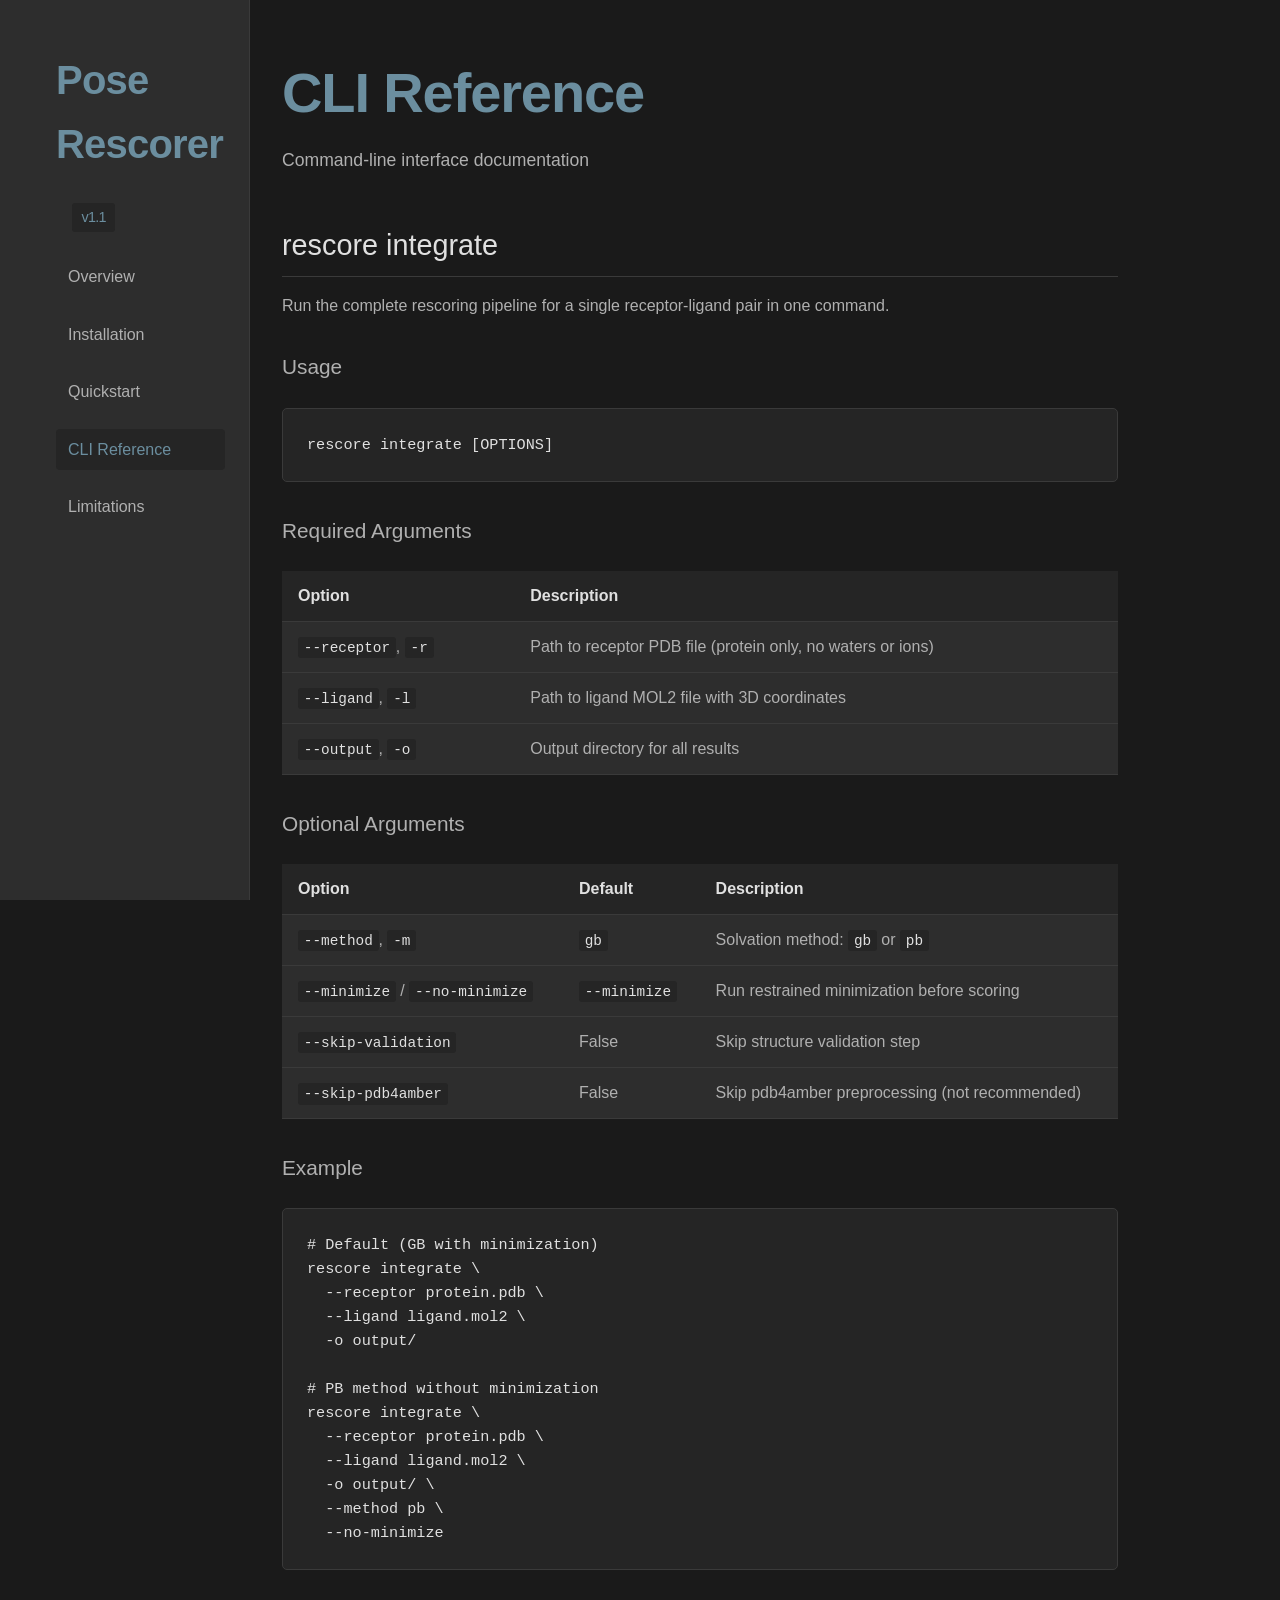
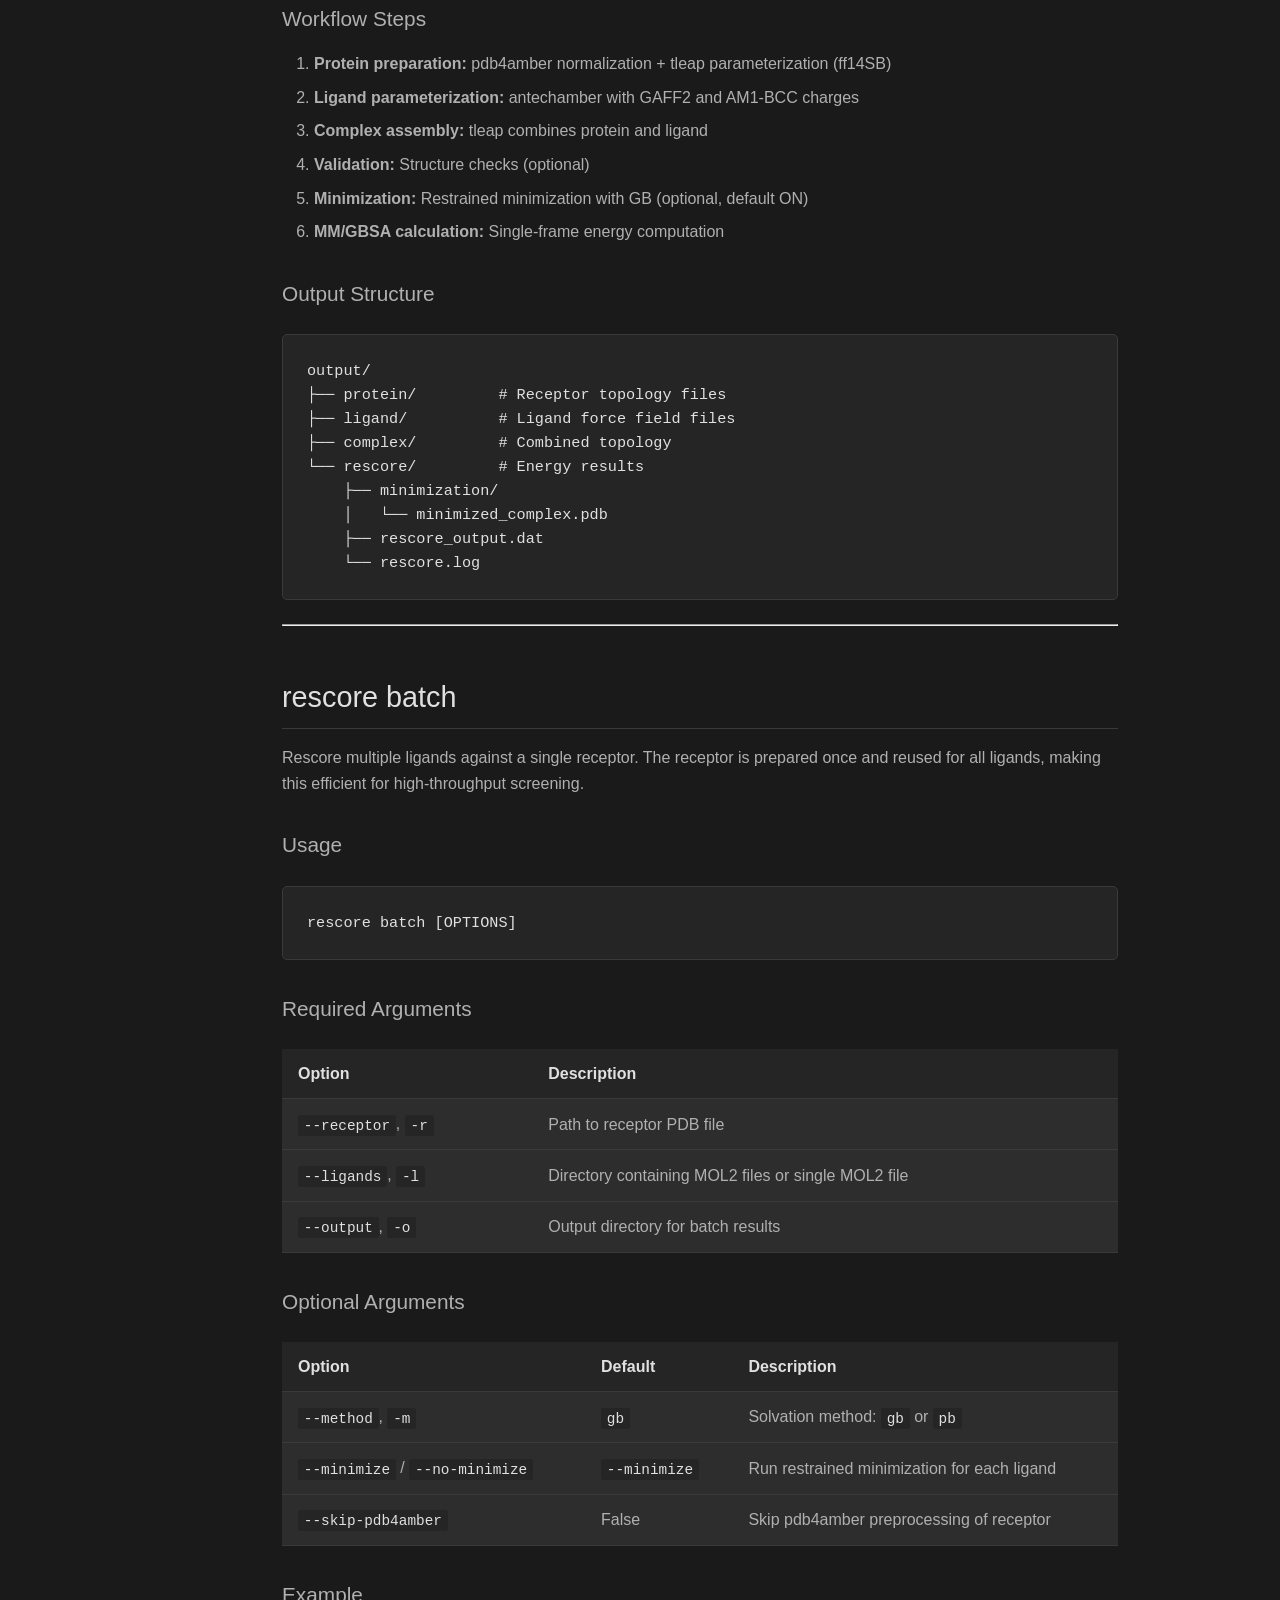
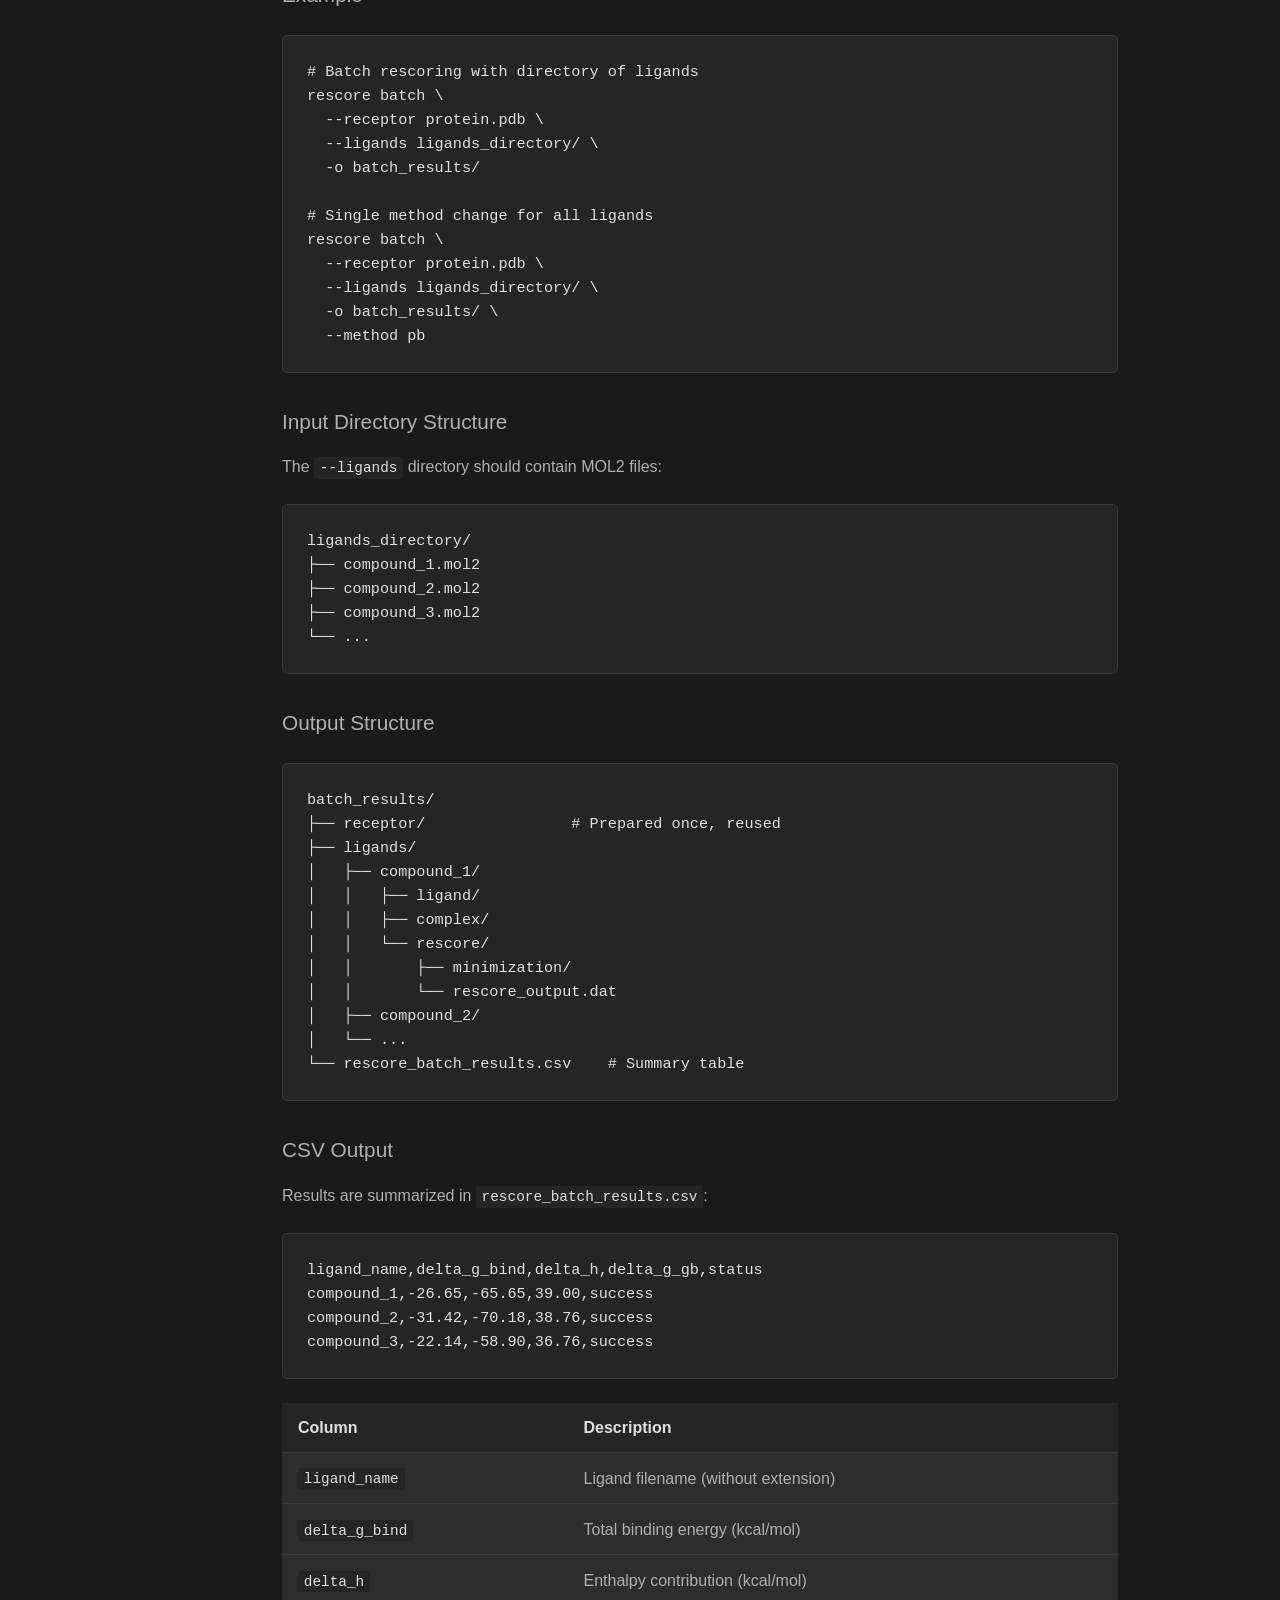
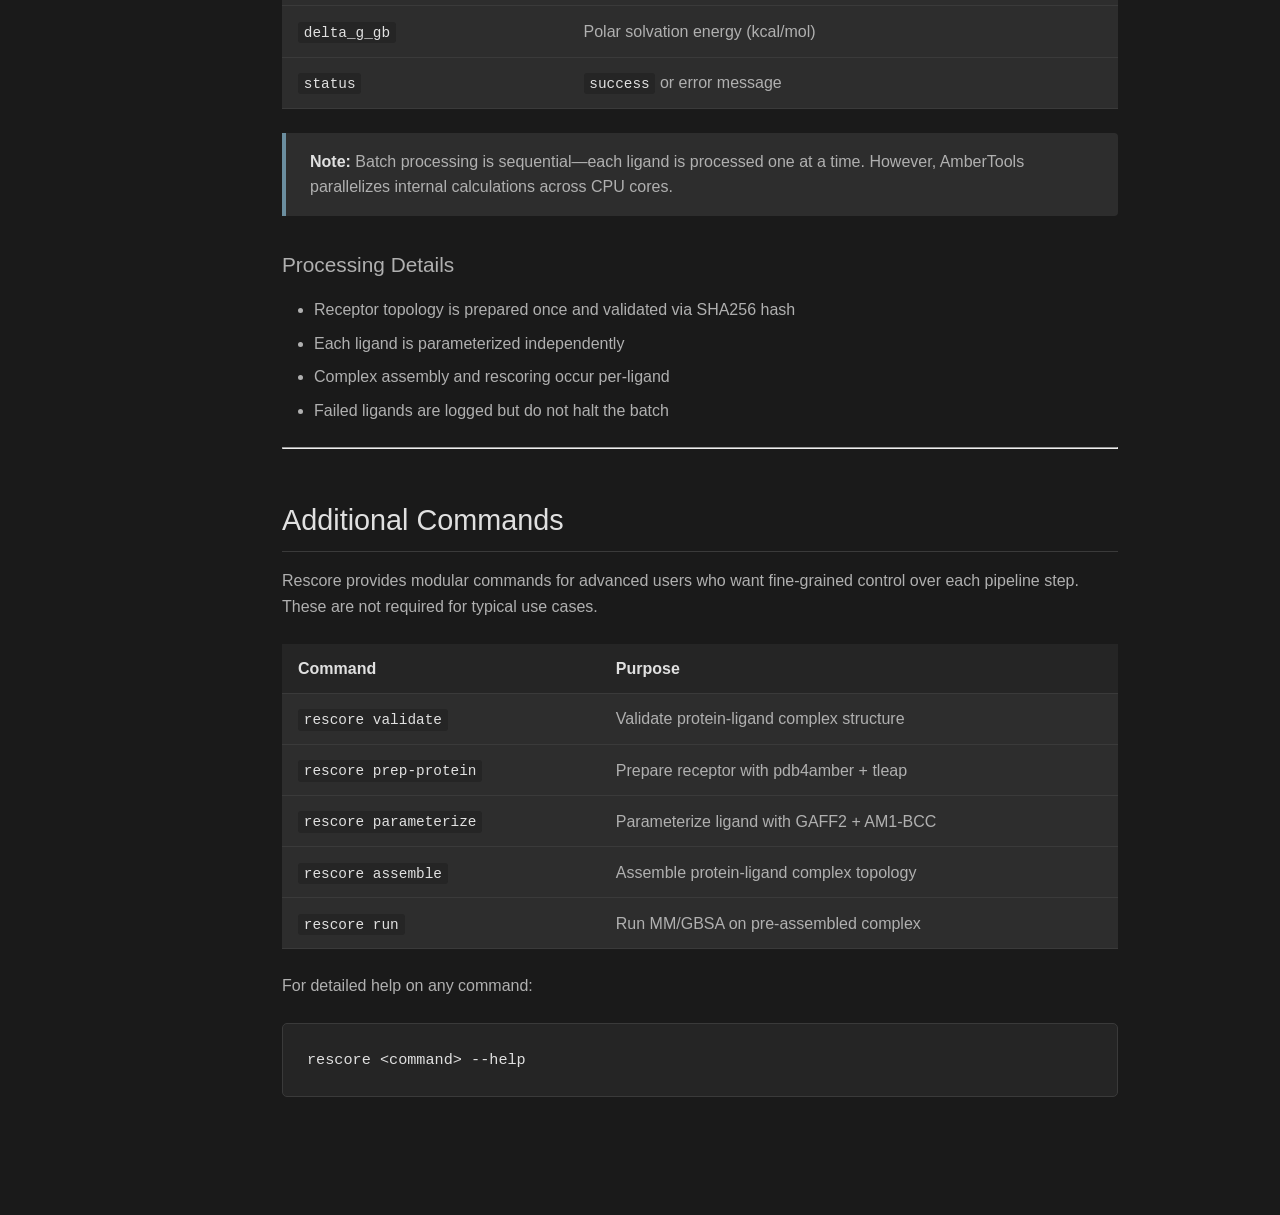
==== docs/cli.html @ b131fc04 "v1.1" ====
<!DOCTYPE html>
<html lang="en">
<head>
    <meta charset="UTF-8">
    <meta name="viewport" content="width=device-width, initial-scale=1.0">
    <title>CLI Reference - Pose Rescorer</title>
    <link rel="stylesheet" href="style.css">
</head>
<body>
    <nav>
        <ul>
            <h1 style="font-size: 2.5rem;">Pose Rescorer <span class="version">v1.1</span></h1>
            <li><a href="index.html">Overview</a></li>
            <li><a href="install.html">Installation</a></li>
            <li><a href="quickstart.html">Quickstart</a></li>
            <li><a href="cli.html" class="active">CLI Reference</a></li>
            <li><a href="limitations.html">Limitations</a></li>
        </ul>
    </nav>

    <main>
        <h1 style="font-size: 3.5rem;">CLI Reference</h1>
        <p class="subtitle">Command-line interface documentation</p>

        <h2 id="integrate">rescore integrate</h2>
        <p>
            Run the complete rescoring pipeline for a single receptor-ligand pair in one command.
        </p>

        <h3>Usage</h3>
        <pre><code>rescore integrate [OPTIONS]</code></pre>

        <h3>Required Arguments</h3>
        <table>
            <tr>
                <th>Option</th>
                <th>Description</th>
            </tr>
            <tr>
                <td><code>--receptor</code>, <code>-r</code></td>
                <td>Path to receptor PDB file (protein only, no waters or ions)</td>
            </tr>
            <tr>
                <td><code>--ligand</code>, <code>-l</code></td>
                <td>Path to ligand MOL2 file with 3D coordinates</td>
            </tr>
            <tr>
                <td><code>--output</code>, <code>-o</code></td>
                <td>Output directory for all results</td>
            </tr>
        </table>

        <h3>Optional Arguments</h3>
        <table>
            <tr>
                <th>Option</th>
                <th>Default</th>
                <th>Description</th>
            </tr>
            <tr>
                <td><code>--method</code>, <code>-m</code></td>
                <td><code>gb</code></td>
                <td>Solvation method: <code>gb</code> or <code>pb</code></td>
            </tr>
            <tr>
                <td><code>--minimize</code> / <code>--no-minimize</code></td>
                <td><code>--minimize</code></td>
                <td>Run restrained minimization before scoring</td>
            </tr>
            <tr>
                <td><code>--skip-validation</code></td>
                <td>False</td>
                <td>Skip structure validation step</td>
            </tr>
            <tr>
                <td><code>--skip-pdb4amber</code></td>
                <td>False</td>
                <td>Skip pdb4amber preprocessing (not recommended)</td>
            </tr>
        </table>

        <h3>Example</h3>
        <pre><code># Default (GB with minimization)
rescore integrate \
  --receptor protein.pdb \
  --ligand ligand.mol2 \
  -o output/

# PB method without minimization
rescore integrate \
  --receptor protein.pdb \
  --ligand ligand.mol2 \
  -o output/ \
  --method pb \
  --no-minimize</code></pre>

        <h3>Workflow Steps</h3>
        <ol>
            <li><strong>Protein preparation:</strong> pdb4amber normalization + tleap parameterization (ff14SB)</li>
            <li><strong>Ligand parameterization:</strong> antechamber with GAFF2 and AM1-BCC charges</li>
            <li><strong>Complex assembly:</strong> tleap combines protein and ligand</li>
            <li><strong>Validation:</strong> Structure checks (optional)</li>
            <li><strong>Minimization:</strong> Restrained minimization with GB (optional, default ON)</li>
            <li><strong>MM/GBSA calculation:</strong> Single-frame energy computation</li>
        </ol>

        <h3>Output Structure</h3>
        <pre><code>output/
├── protein/         # Receptor topology files
├── ligand/          # Ligand force field files
├── complex/         # Combined topology
└── rescore/         # Energy results
    ├── minimization/
    │   └── minimized_complex.pdb
    ├── rescore_output.dat
    └── rescore.log</code></pre>

        <hr>

        <h2 id="batch">rescore batch</h2>
        <p>
            Rescore multiple ligands against a single receptor. The receptor is prepared once and reused
            for all ligands, making this efficient for high-throughput screening.
        </p>

        <h3>Usage</h3>
        <pre><code>rescore batch [OPTIONS]</code></pre>

        <h3>Required Arguments</h3>
        <table>
            <tr>
                <th>Option</th>
                <th>Description</th>
            </tr>
            <tr>
                <td><code>--receptor</code>, <code>-r</code></td>
                <td>Path to receptor PDB file</td>
            </tr>
            <tr>
                <td><code>--ligands</code>, <code>-l</code></td>
                <td>Directory containing MOL2 files or single MOL2 file</td>
            </tr>
            <tr>
                <td><code>--output</code>, <code>-o</code></td>
                <td>Output directory for batch results</td>
            </tr>
        </table>

        <h3>Optional Arguments</h3>
        <table>
            <tr>
                <th>Option</th>
                <th>Default</th>
                <th>Description</th>
            </tr>
            <tr>
                <td><code>--method</code>, <code>-m</code></td>
                <td><code>gb</code></td>
                <td>Solvation method: <code>gb</code> or <code>pb</code></td>
            </tr>
            <tr>
                <td><code>--minimize</code> / <code>--no-minimize</code></td>
                <td><code>--minimize</code></td>
                <td>Run restrained minimization for each ligand</td>
            </tr>
            <tr>
                <td><code>--skip-pdb4amber</code></td>
                <td>False</td>
                <td>Skip pdb4amber preprocessing of receptor</td>
            </tr>
        </table>

        <h3>Example</h3>
        <pre><code># Batch rescoring with directory of ligands
rescore batch \
  --receptor protein.pdb \
  --ligands ligands_directory/ \
  -o batch_results/

# Single method change for all ligands
rescore batch \
  --receptor protein.pdb \
  --ligands ligands_directory/ \
  -o batch_results/ \
  --method pb</code></pre>

        <h3>Input Directory Structure</h3>
        <p>The <code>--ligands</code> directory should contain MOL2 files:</p>
        <pre><code>ligands_directory/
├── compound_1.mol2
├── compound_2.mol2
├── compound_3.mol2
└── ...</code></pre>

        <h3>Output Structure</h3>
        <pre><code>batch_results/
├── receptor/                # Prepared once, reused
├── ligands/
│   ├── compound_1/
│   │   ├── ligand/
│   │   ├── complex/
│   │   └── rescore/
│   │       ├── minimization/
│   │       └── rescore_output.dat
│   ├── compound_2/
│   └── ...
└── rescore_batch_results.csv    # Summary table</code></pre>

        <h3>CSV Output</h3>
        <p>Results are summarized in <code>rescore_batch_results.csv</code>:</p>
        <pre><code>ligand_name,delta_g_bind,delta_h,delta_g_gb,status
compound_1,-26.65,-65.65,39.00,success
compound_2,-31.42,-70.18,38.76,success
compound_3,-22.14,-58.90,36.76,success</code></pre>

        <table>
            <tr>
                <th>Column</th>
                <th>Description</th>
            </tr>
            <tr>
                <td><code>ligand_name</code></td>
                <td>Ligand filename (without extension)</td>
            </tr>
            <tr>
                <td><code>delta_g_bind</code></td>
                <td>Total binding energy (kcal/mol)</td>
            </tr>
            <tr>
                <td><code>delta_h</code></td>
                <td>Enthalpy contribution (kcal/mol)</td>
            </tr>
            <tr>
                <td><code>delta_g_gb</code></td>
                <td>Polar solvation energy (kcal/mol)</td>
            </tr>
            <tr>
                <td><code>status</code></td>
                <td><code>success</code> or error message</td>
            </tr>
        </table>

        <div class="callout">
            <p><strong>Note:</strong> Batch processing is sequential—each ligand is processed one at a time.
            However, AmberTools parallelizes internal calculations across CPU cores.</p>
        </div>

        <h3>Processing Details</h3>
        <ul>
            <li>Receptor topology is prepared once and validated via SHA256 hash</li>
            <li>Each ligand is parameterized independently</li>
            <li>Complex assembly and rescoring occur per-ligand</li>
            <li>Failed ligands are logged but do not halt the batch</li>
        </ul>

        <hr>

        <h2>Additional Commands</h2>
        <p>
            Rescore provides modular commands for advanced users who want fine-grained control over
            each pipeline step. These are not required for typical use cases.
        </p>

        <table>
            <tr>
                <th>Command</th>
                <th>Purpose</th>
            </tr>
            <tr>
                <td><code>rescore validate</code></td>
                <td>Validate protein-ligand complex structure</td>
            </tr>
            <tr>
                <td><code>rescore prep-protein</code></td>
                <td>Prepare receptor with pdb4amber + tleap</td>
            </tr>
            <tr>
                <td><code>rescore parameterize</code></td>
                <td>Parameterize ligand with GAFF2 + AM1-BCC</td>
            </tr>
            <tr>
                <td><code>rescore assemble</code></td>
                <td>Assemble protein-ligand complex topology</td>
            </tr>
            <tr>
                <td><code>rescore run</code></td>
                <td>Run MM/GBSA on pre-assembled complex</td>
            </tr>
        </table>

        <p>For detailed help on any command:</p>
        <pre><code>rescore &lt;command&gt; --help</code></pre>
    </main>
</body>
</html>
---- docs/style.css ----
/* Rescore Documentation - Dark Theme */

:root {
    --bg-primary: #1a1a1a;
    --bg-secondary: #2d2d2d;
    --bg-code: #252525;
    --text-primary: #e0e0e0;
    --text-secondary: #b0b0b0;
    --accent: #6b8e9f;
    --accent-dim: #4a6b7a;
    --border: #3a3a3a;
    --link: #7fa8bb;
    --link-hover: #a3c4d6;
    --warning: #c07850;
}

* {
    margin: 0;
    padding: 0;
    box-sizing: border-box;
}

body {
    font-family: -apple-system, BlinkMacSystemFont, 'Segoe UI', Roboto, 'Helvetica Neue', Arial, sans-serif;
    font-size: 16px;
    line-height: 1.6;
    color: var(--text-primary);
    background-color: var(--bg-primary);
    margin: 0;
    padding: 0;
    display: flex;
}

/* Navigation Sidebar */
nav {
    background-color: var(--bg-secondary);
    border-right: 1px solid var(--border);
    padding: 2rem 1.5rem;
    position: fixed;
    left: 0;
    top: 0;
    bottom: 0;
    width: 250px;
    overflow-y: auto;
    z-index: 100;
}

nav ul {
    list-style: none;
    display: flex;
    flex-direction: column;
    gap: 0.5rem;
}

nav ul li:first-child {
    font-weight: 600;
    color: var(--accent);
    font-size: 2rem;
    margin-bottom: 2rem;
    padding-bottom: 1rem;
    border-bottom: 1px solid var(--border);
}

nav a {
    color: var(--text-secondary);
    text-decoration: none;
    transition: color 0.2s;
    display: block;
    padding: 0.5rem 0.75rem;
    border-radius: 4px;
}

nav a:hover {
    color: var(--accent);
    background-color: var(--bg-code);
}

nav a.active {
    color: var(--accent);
    background-color: var(--bg-code);
}

/* Main Content */
main {
    margin-left: 250px;
    padding: 3rem 2rem;
    max-width: 900px;
    flex: 1;
}

h1 {
    font-size: 2.5rem;
    font-weight: 600;
    color: var(--accent);
    margin-bottom: 0.5rem;
    letter-spacing: -0.02em;
}

h2 {
    font-size: 1.8rem;
    font-weight: 500;
    color: var(--text-primary);
    margin-top: 3rem;
    margin-bottom: 1rem;
    padding-bottom: 0.5rem;
    border-bottom: 1px solid var(--border);
}

h3 {
    font-size: 1.3rem;
    font-weight: 500;
    color: var(--text-secondary);
    margin-top: 2rem;
    margin-bottom: 1rem;
}

p {
    margin-bottom: 1.2rem;
    color: var(--text-secondary);
}

/* Code Blocks */
code {
    font-family: 'SF Mono', Monaco, 'Cascadia Code', 'Roboto Mono', Consolas, 'Courier New', monospace;
    font-size: 0.9em;
    background-color: var(--bg-code);
    padding: 0.2em 0.4em;
    border-radius: 3px;
    color: var(--text-primary);
}

pre {
    background-color: var(--bg-code);
    border: 1px solid var(--border);
    border-radius: 5px;
    padding: 1.5rem;
    margin: 1.5rem 0;
    overflow-x: auto;
    line-height: 1.5;
}

pre code {
    background: none;
    padding: 0;
    font-size: 0.95em;
}

/* Lists */
ul, ol {
    margin: 1rem 0 1.5rem 2rem;
    color: var(--text-secondary);
}

li {
    margin-bottom: 0.5rem;
}

/* Links */
a {
    color: var(--link);
    text-decoration: none;
}

a:hover {
    color: var(--link-hover);
    text-decoration: underline;
}

/* Callout Boxes */
.callout {
    background-color: var(--bg-secondary);
    border-left: 4px solid var(--accent);
    padding: 1rem 1.5rem;
    margin: 1.5rem 0;
    border-radius: 0 4px 4px 0;
}

.callout.warning {
    border-left-color: var(--warning);
}

.callout p:last-child {
    margin-bottom: 0;
}

.callout strong {
    color: var(--text-primary);
}

/* Tables */
table {
    width: 100%;
    border-collapse: collapse;
    margin: 1.5rem 0;
    background-color: var(--bg-secondary);
}

th, td {
    padding: 0.75rem 1rem;
    text-align: left;
    border-bottom: 1px solid var(--border);
}

th {
    color: var(--text-primary);
    font-weight: 600;
    background-color: var(--bg-code);
}

td {
    color: var(--text-secondary);
}

/* Utility Classes */
.subtitle {
    font-size: 1.1rem;
    color: var(--text-secondary);
    margin-bottom: 2rem;
}

.version {
    display: inline-block;
    background-color: var(--bg-code);
    color: var(--accent);
    padding: 0.2rem 0.6rem;
    border-radius: 3px;
    font-size: 0.9rem;
    font-weight: 500;
    margin-left: 1rem;
}

/* Responsive Design */
@media (max-width: 768px) {
    nav {
        padding: 1rem;
    }
    
    nav ul {
        gap: 1rem;
    }
    
    main {
        padding: 2rem 1rem;
    }
    
    h1 {
        font-size: 2rem;
    }
    
    h2 {
        font-size: 1.5rem;
    }
    
    pre {
        padding: 1rem;
        font-size: 0.85em;
    }
}
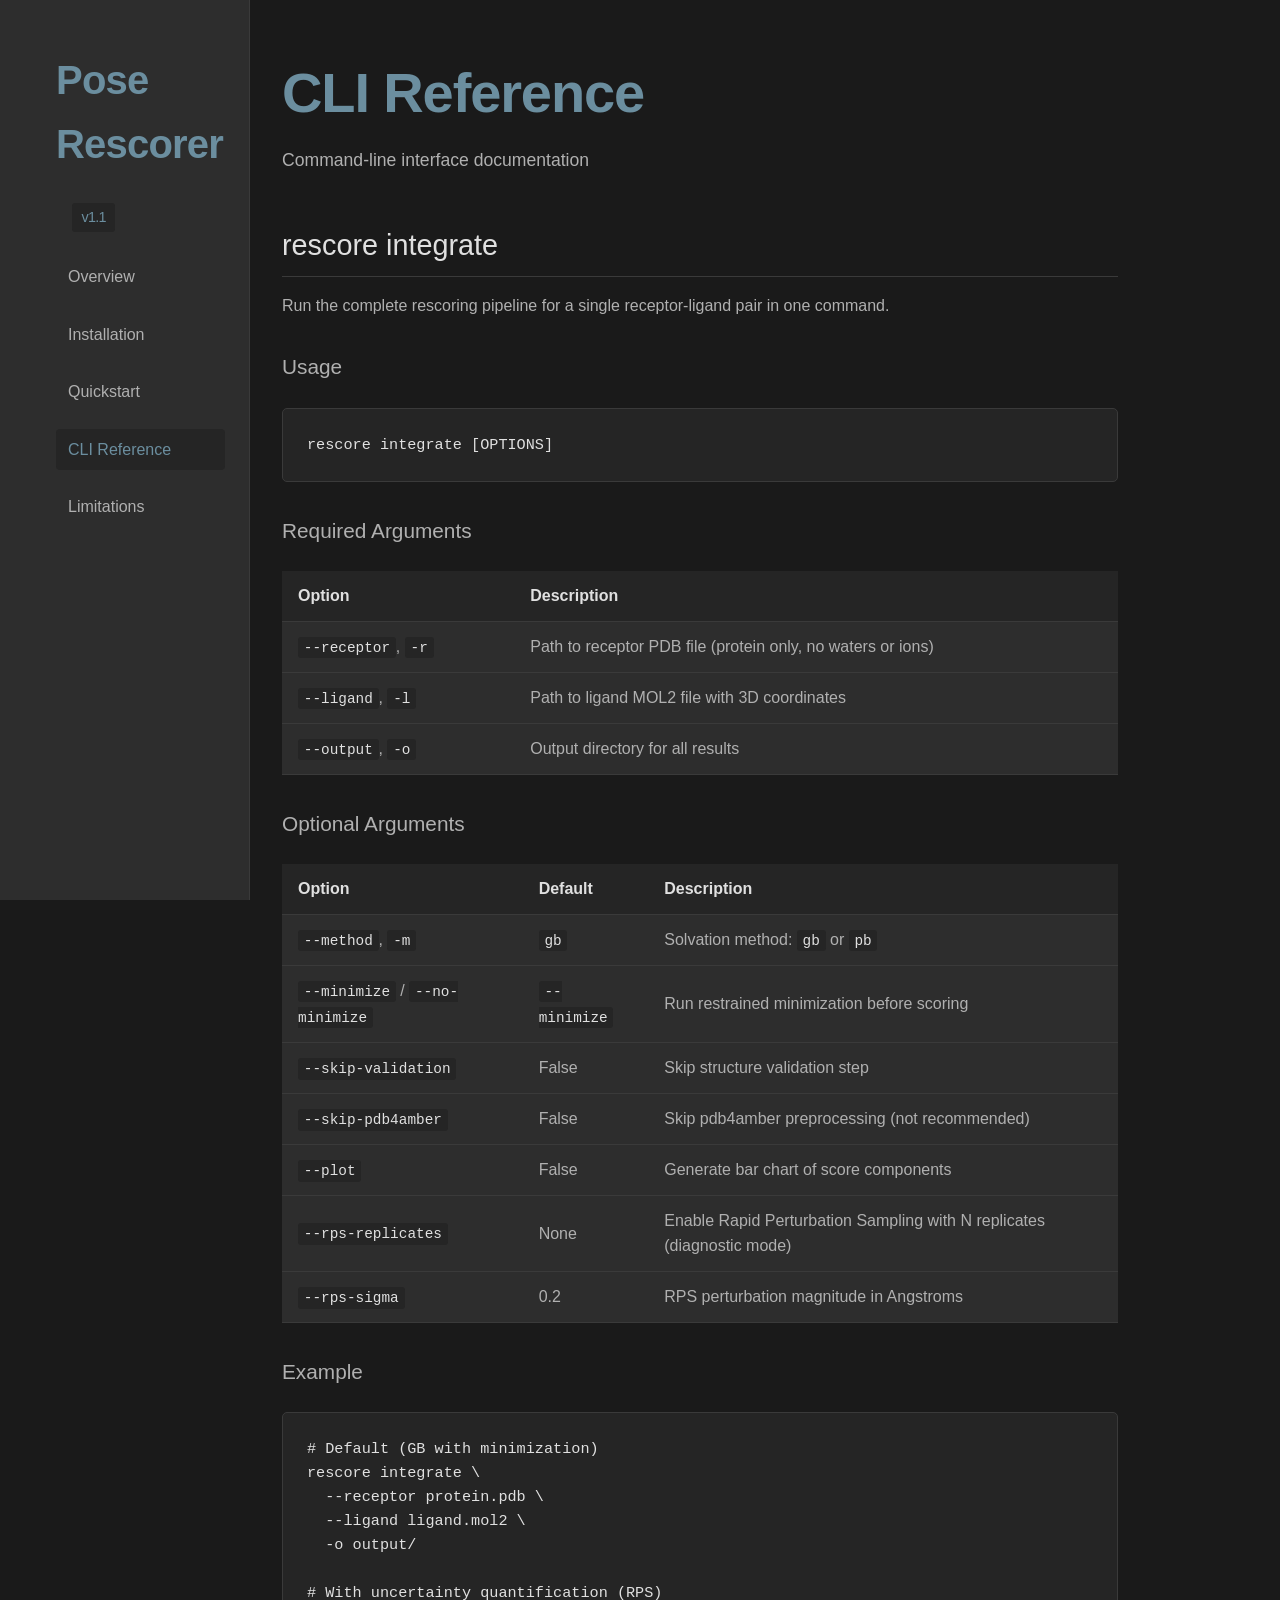
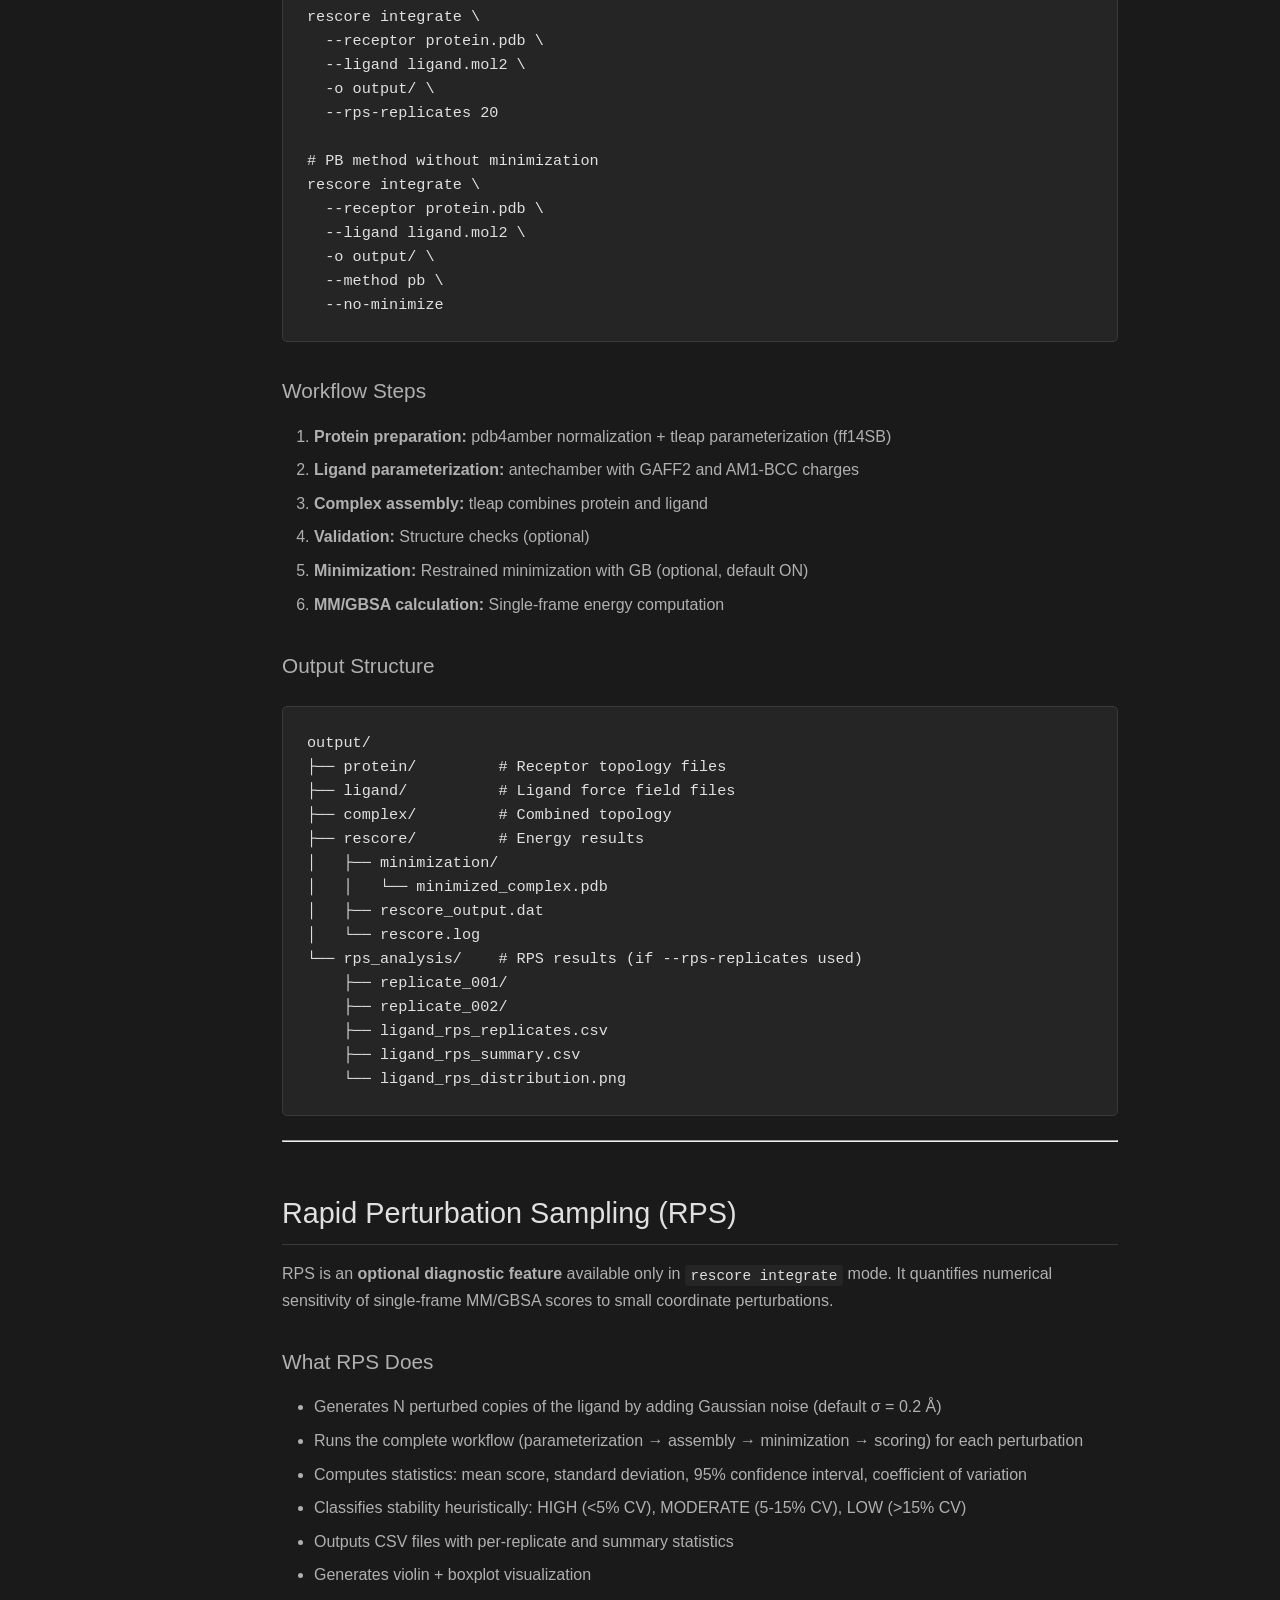
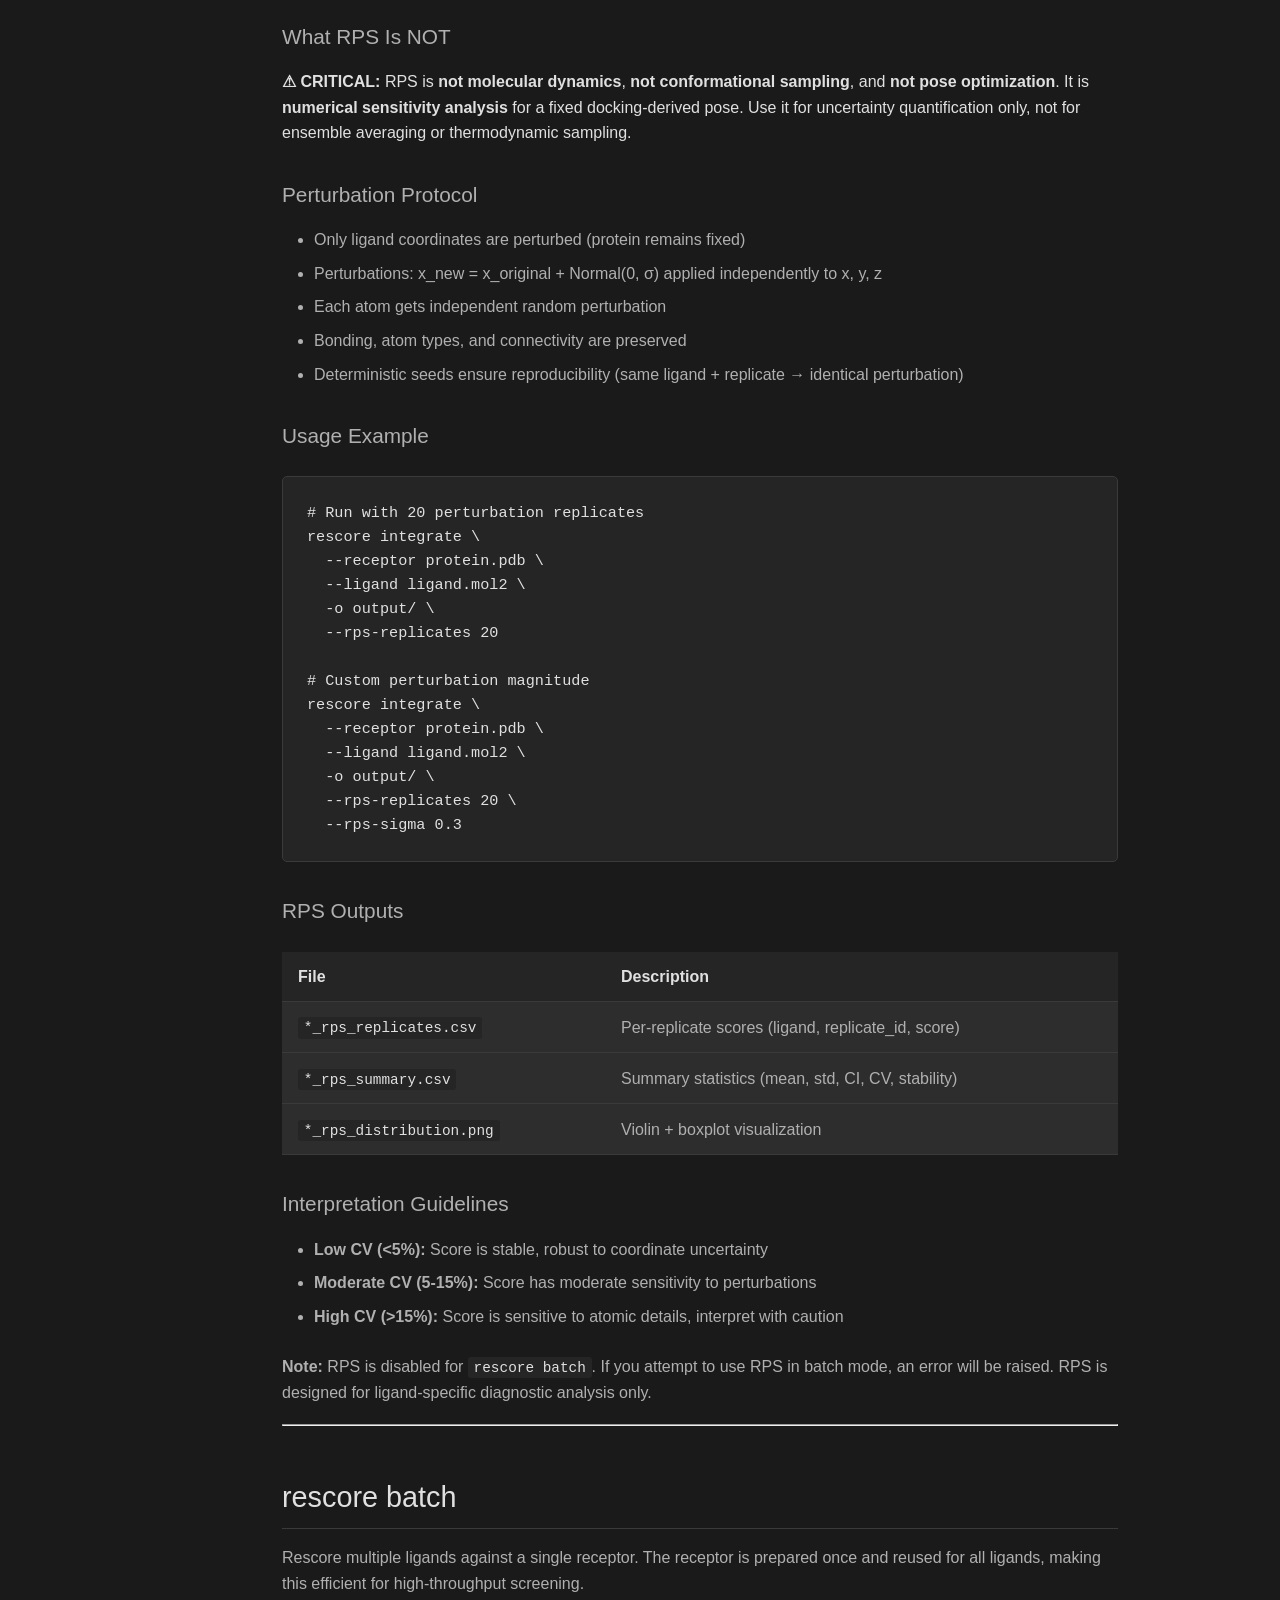
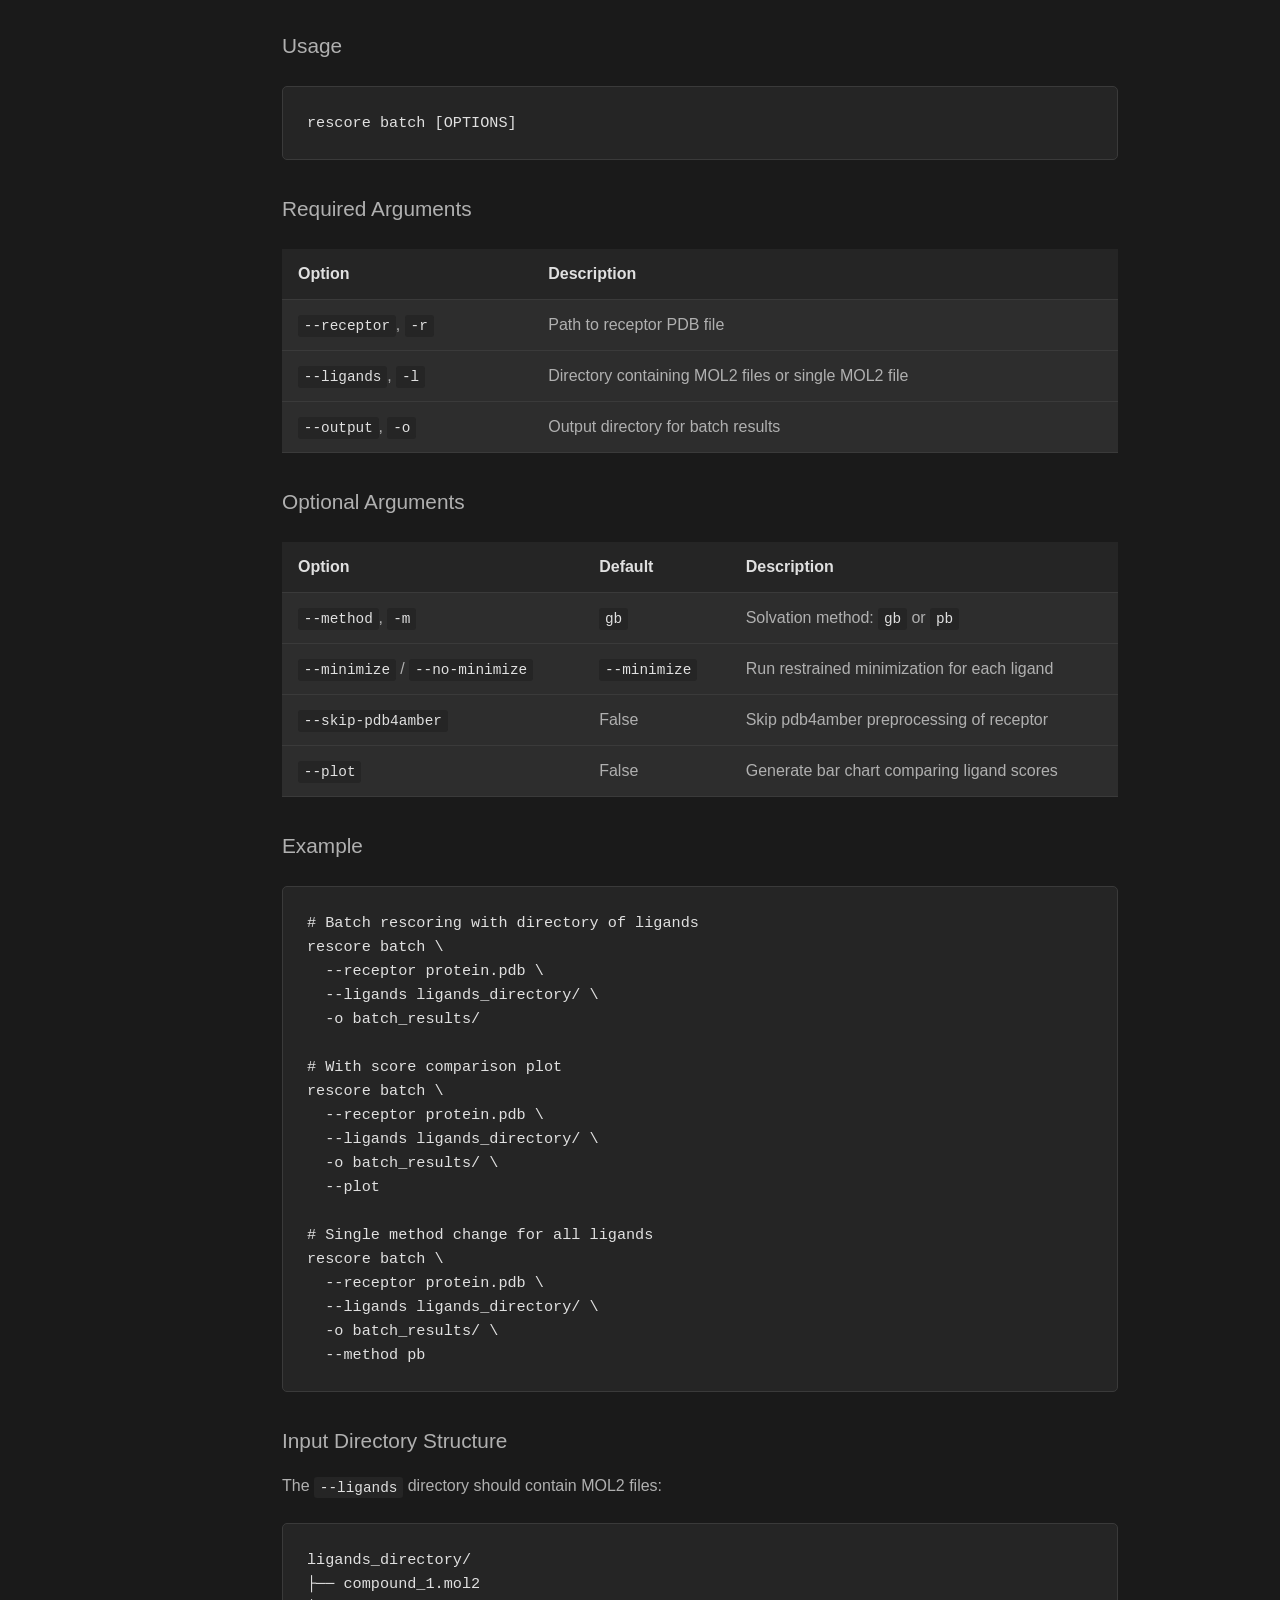
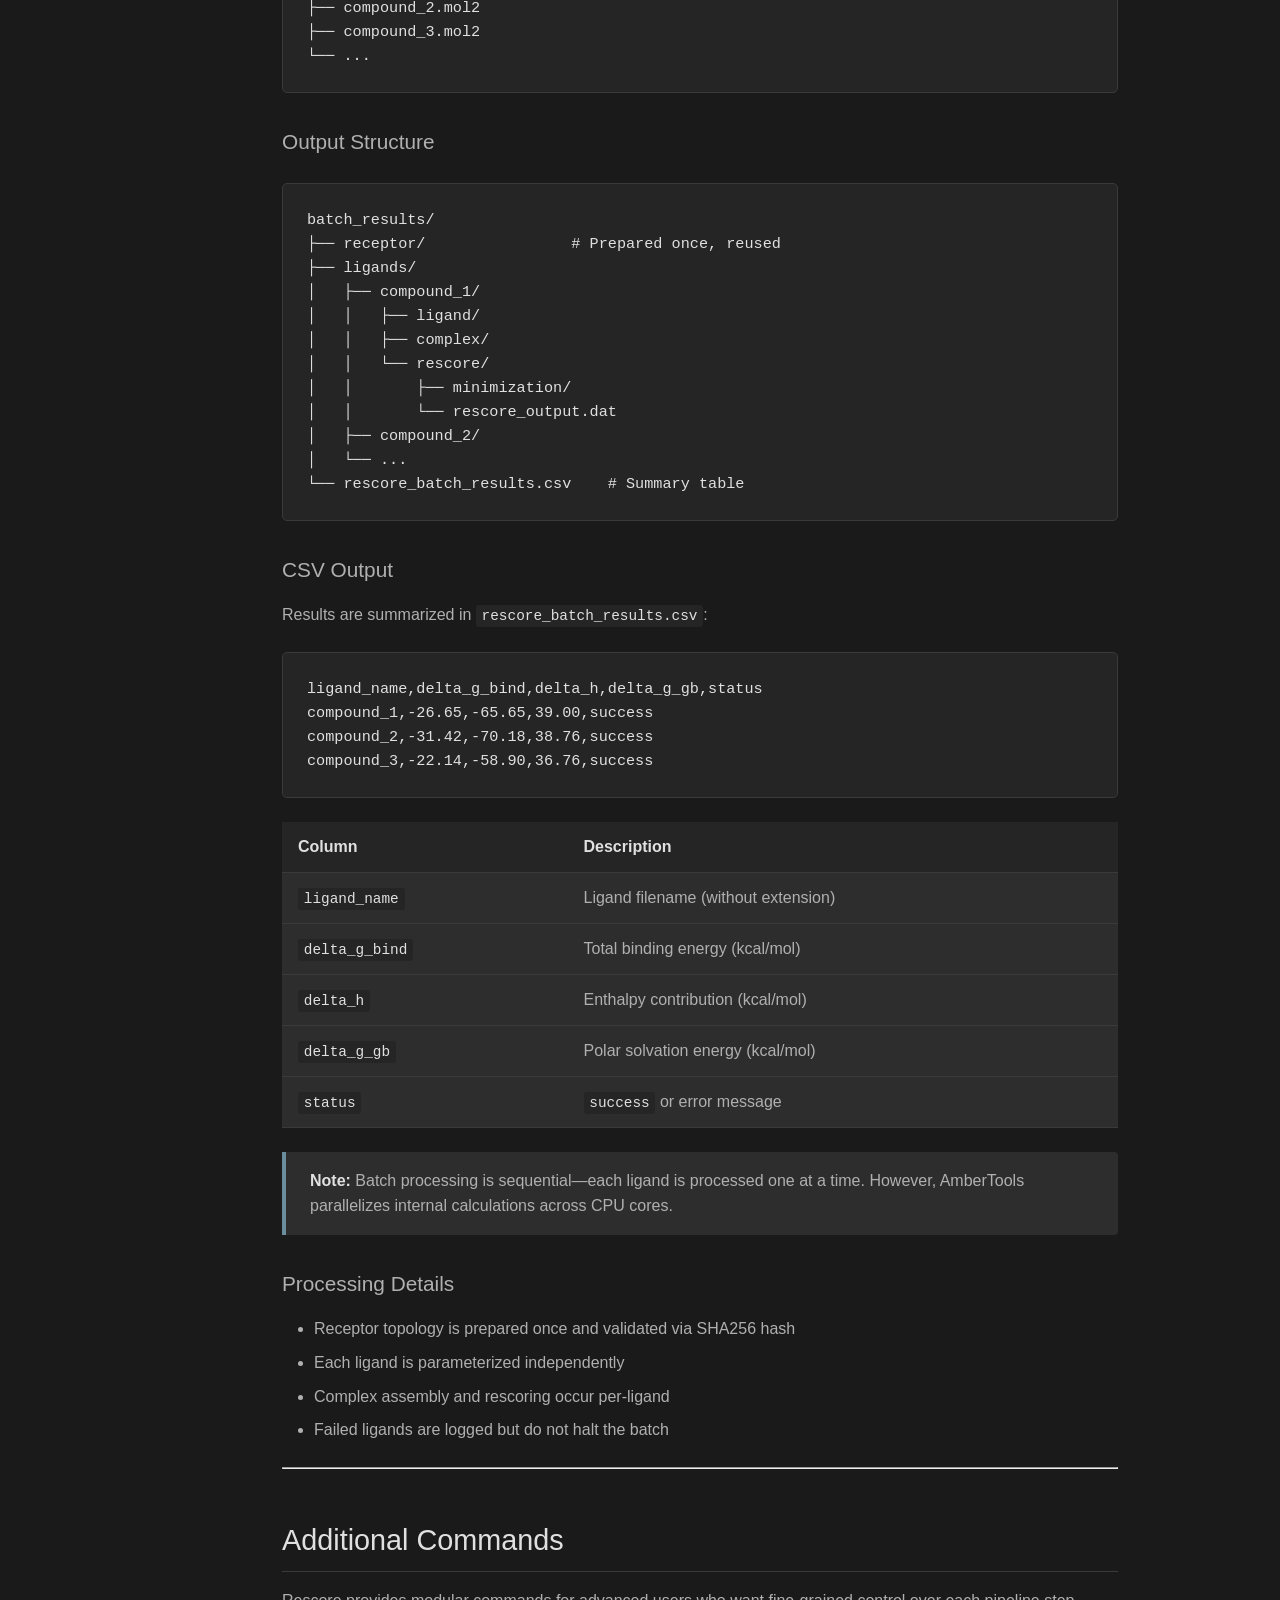
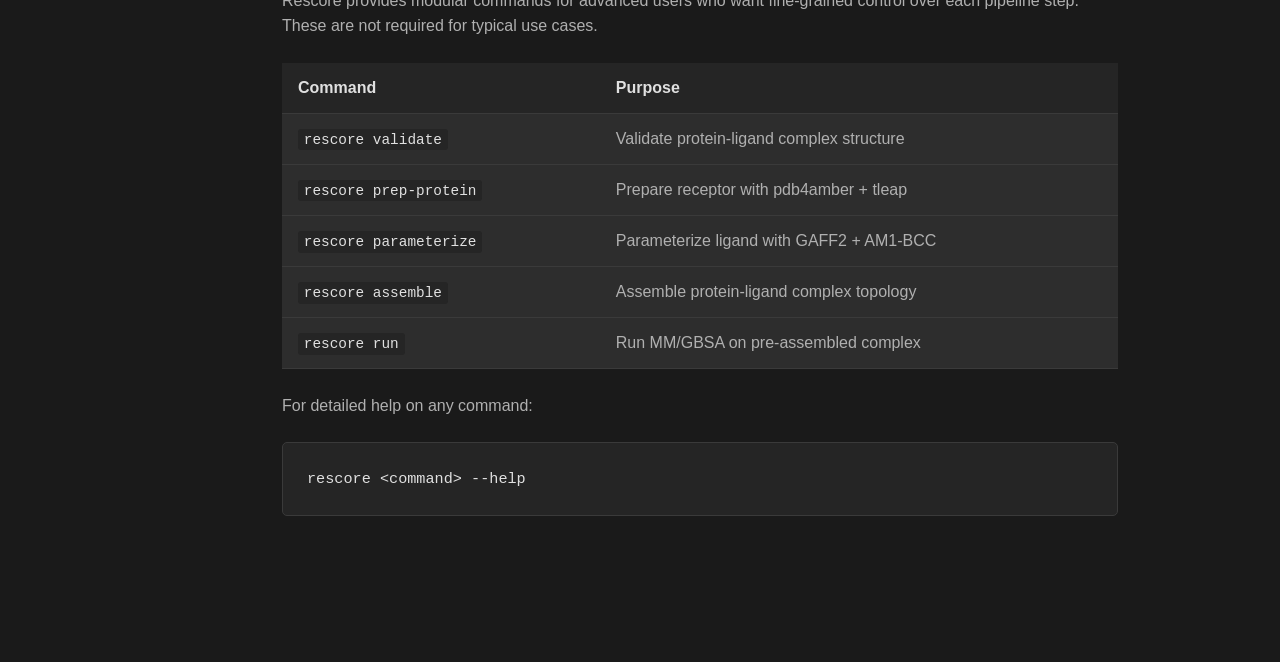
==== commit e628c4da: "v1.1.1" ====
--- a/docs/cli.html
+++ b/docs/cli.html
@@ -77,6 +77,21 @@
                 <td>False</td>
                 <td>Skip pdb4amber preprocessing (not recommended)</td>
             </tr>
+            <tr>
+                <td><code>--plot</code></td>
+                <td>False</td>
+                <td>Generate bar chart of score components</td>
+            </tr>
+            <tr>
+                <td><code>--rps-replicates</code></td>
+                <td>None</td>
+                <td>Enable Rapid Perturbation Sampling with N replicates (diagnostic mode)</td>
+            </tr>
+            <tr>
+                <td><code>--rps-sigma</code></td>
+                <td>0.2</td>
+                <td>RPS perturbation magnitude in Angstroms</td>
+            </tr>
         </table>
 
         <h3>Example</h3>
@@ -85,6 +100,13 @@
   --receptor protein.pdb \
   --ligand ligand.mol2 \
   -o output/
+
+# With uncertainty quantification (RPS)
+rescore integrate \
+  --receptor protein.pdb \
+  --ligand ligand.mol2 \
+  -o output/ \
+  --rps-replicates 20
 
 # PB method without minimization
 rescore integrate \
@@ -109,11 +131,99 @@
 ├── protein/         # Receptor topology files
 ├── ligand/          # Ligand force field files
 ├── complex/         # Combined topology
-└── rescore/         # Energy results
-    ├── minimization/
-    │   └── minimized_complex.pdb
-    ├── rescore_output.dat
-    └── rescore.log</code></pre>
+├── rescore/         # Energy results
+│   ├── minimization/
+│   │   └── minimized_complex.pdb
+│   ├── rescore_output.dat
+│   └── rescore.log
+└── rps_analysis/    # RPS results (if --rps-replicates used)
+    ├── replicate_001/
+    ├── replicate_002/
+    ├── ligand_rps_replicates.csv
+    ├── ligand_rps_summary.csv
+    └── ligand_rps_distribution.png</code></pre>
+
+        <hr>
+
+        <h2 id="rps">Rapid Perturbation Sampling (RPS)</h2>
+        <p>
+            RPS is an <strong>optional diagnostic feature</strong> available only in <code>rescore integrate</code> mode.
+            It quantifies numerical sensitivity of single-frame MM/GBSA scores to small coordinate perturbations.
+        </p>
+
+        <h3>What RPS Does</h3>
+        <ul>
+            <li>Generates N perturbed copies of the ligand by adding Gaussian noise (default σ = 0.2 Å)</li>
+            <li>Runs the complete workflow (parameterization → assembly → minimization → scoring) for each perturbation</li>
+            <li>Computes statistics: mean score, standard deviation, 95% confidence interval, coefficient of variation</li>
+            <li>Classifies stability heuristically: HIGH (&lt;5% CV), MODERATE (5-15% CV), LOW (&gt;15% CV)</li>
+            <li>Outputs CSV files with per-replicate and summary statistics</li>
+            <li>Generates violin + boxplot visualization</li>
+        </ul>
+
+        <h3>What RPS Is NOT</h3>
+        <div class="warning-box">
+            <strong>⚠ CRITICAL:</strong> RPS is <strong>not molecular dynamics</strong>, <strong>not conformational sampling</strong>,
+            and <strong>not pose optimization</strong>. It is <strong>numerical sensitivity analysis</strong> for a fixed docking-derived pose.
+            Use it for uncertainty quantification only, not for ensemble averaging or thermodynamic sampling.
+        </div>
+
+        <h3>Perturbation Protocol</h3>
+        <ul>
+            <li>Only ligand coordinates are perturbed (protein remains fixed)</li>
+            <li>Perturbations: x_new = x_original + Normal(0, σ) applied independently to x, y, z</li>
+            <li>Each atom gets independent random perturbation</li>
+            <li>Bonding, atom types, and connectivity are preserved</li>
+            <li>Deterministic seeds ensure reproducibility (same ligand + replicate → identical perturbation)</li>
+        </ul>
+
+        <h3>Usage Example</h3>
+        <pre><code># Run with 20 perturbation replicates
+rescore integrate \
+  --receptor protein.pdb \
+  --ligand ligand.mol2 \
+  -o output/ \
+  --rps-replicates 20
+
+# Custom perturbation magnitude
+rescore integrate \
+  --receptor protein.pdb \
+  --ligand ligand.mol2 \
+  -o output/ \
+  --rps-replicates 20 \
+  --rps-sigma 0.3</code></pre>
+
+        <h3>RPS Outputs</h3>
+        <table>
+            <tr>
+                <th>File</th>
+                <th>Description</th>
+            </tr>
+            <tr>
+                <td><code>*_rps_replicates.csv</code></td>
+                <td>Per-replicate scores (ligand, replicate_id, score)</td>
+            </tr>
+            <tr>
+                <td><code>*_rps_summary.csv</code></td>
+                <td>Summary statistics (mean, std, CI, CV, stability)</td>
+            </tr>
+            <tr>
+                <td><code>*_rps_distribution.png</code></td>
+                <td>Violin + boxplot visualization</td>
+            </tr>
+        </table>
+
+        <h3>Interpretation Guidelines</h3>
+        <ul>
+            <li><strong>Low CV (&lt;5%):</strong> Score is stable, robust to coordinate uncertainty</li>
+            <li><strong>Moderate CV (5-15%):</strong> Score has moderate sensitivity to perturbations</li>
+            <li><strong>High CV (&gt;15%):</strong> Score is sensitive to atomic details, interpret with caution</li>
+        </ul>
+
+        <p class="note">
+            <strong>Note:</strong> RPS is disabled for <code>rescore batch</code>. If you attempt to use RPS in batch mode,
+            an error will be raised. RPS is designed for ligand-specific diagnostic analysis only.
+        </p>
 
         <hr>
 
@@ -168,6 +278,11 @@
                 <td>False</td>
                 <td>Skip pdb4amber preprocessing of receptor</td>
             </tr>
+            <tr>
+                <td><code>--plot</code></td>
+                <td>False</td>
+                <td>Generate bar chart comparing ligand scores</td>
+            </tr>
         </table>
 
         <h3>Example</h3>
@@ -176,6 +291,13 @@
   --receptor protein.pdb \
   --ligands ligands_directory/ \
   -o batch_results/
+
+# With score comparison plot
+rescore batch \
+  --receptor protein.pdb \
+  --ligands ligands_directory/ \
+  -o batch_results/ \
+  --plot
 
 # Single method change for all ligands
 rescore batch \
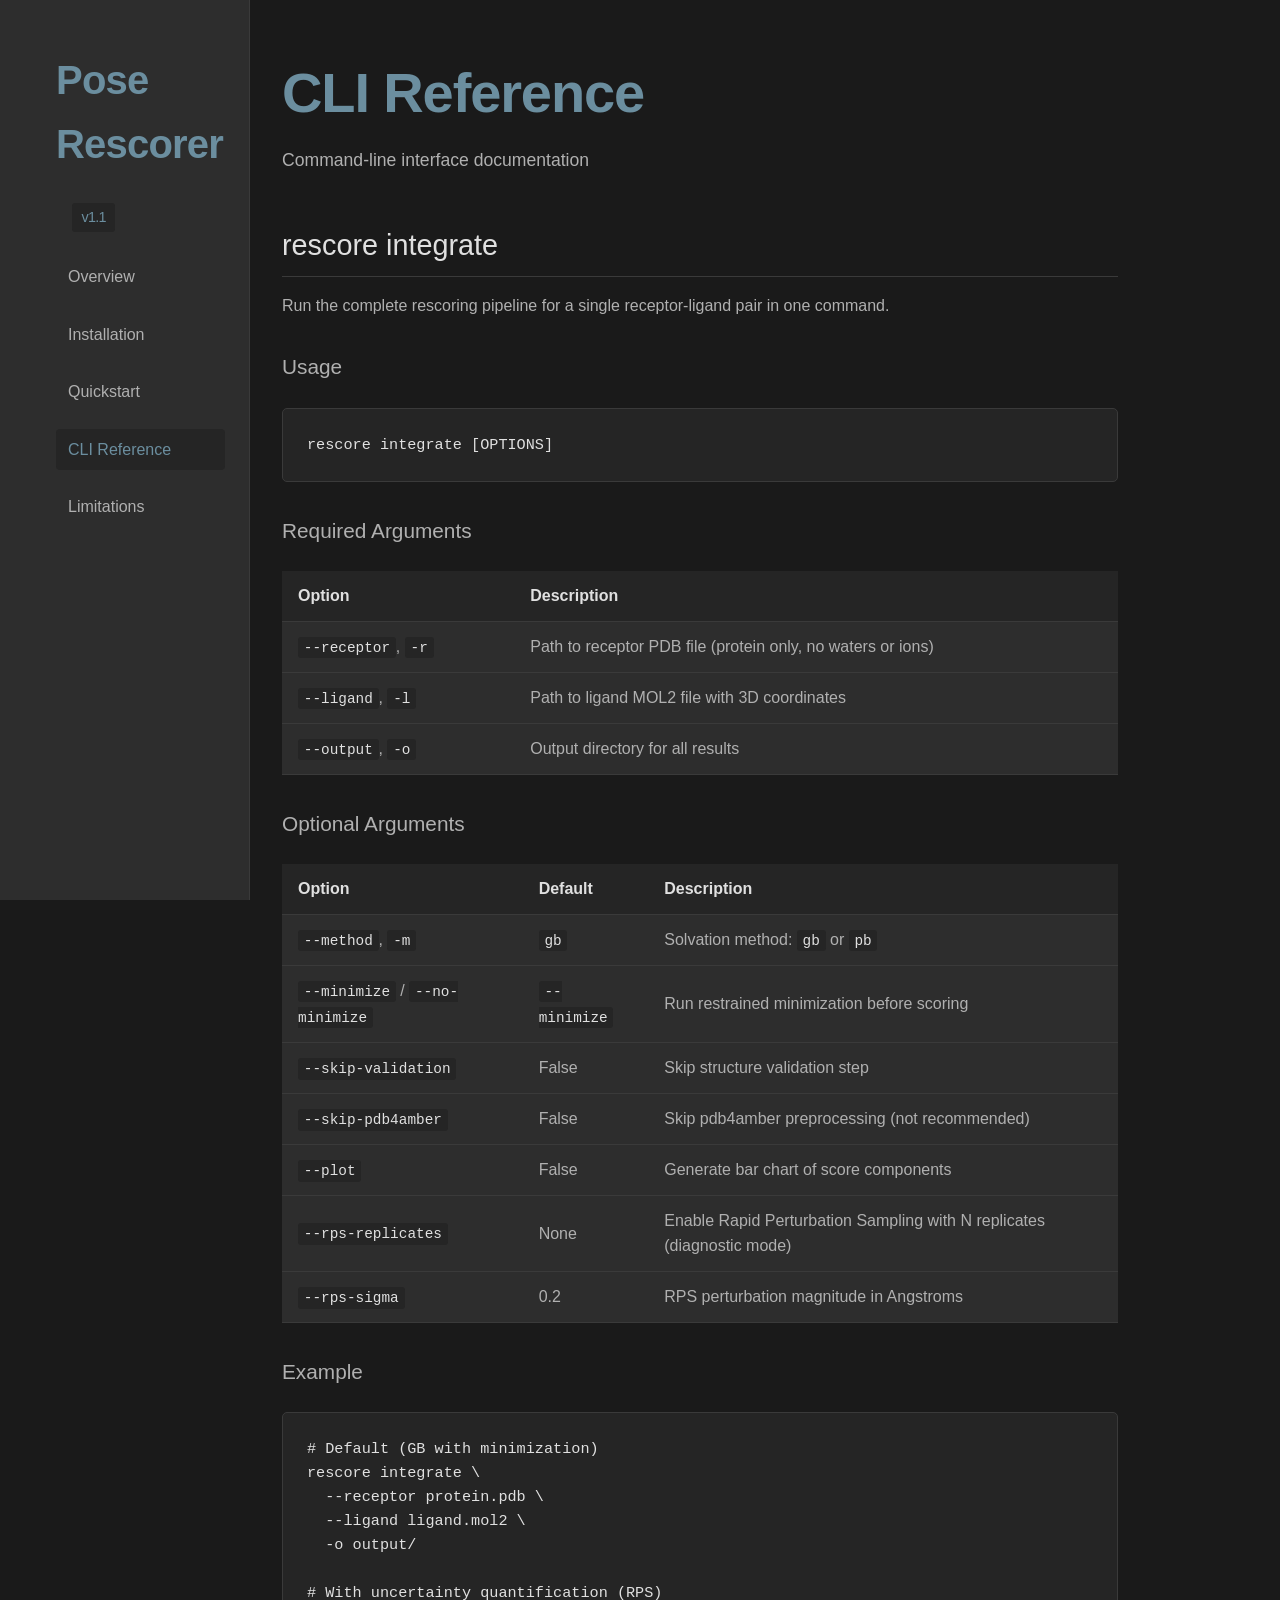
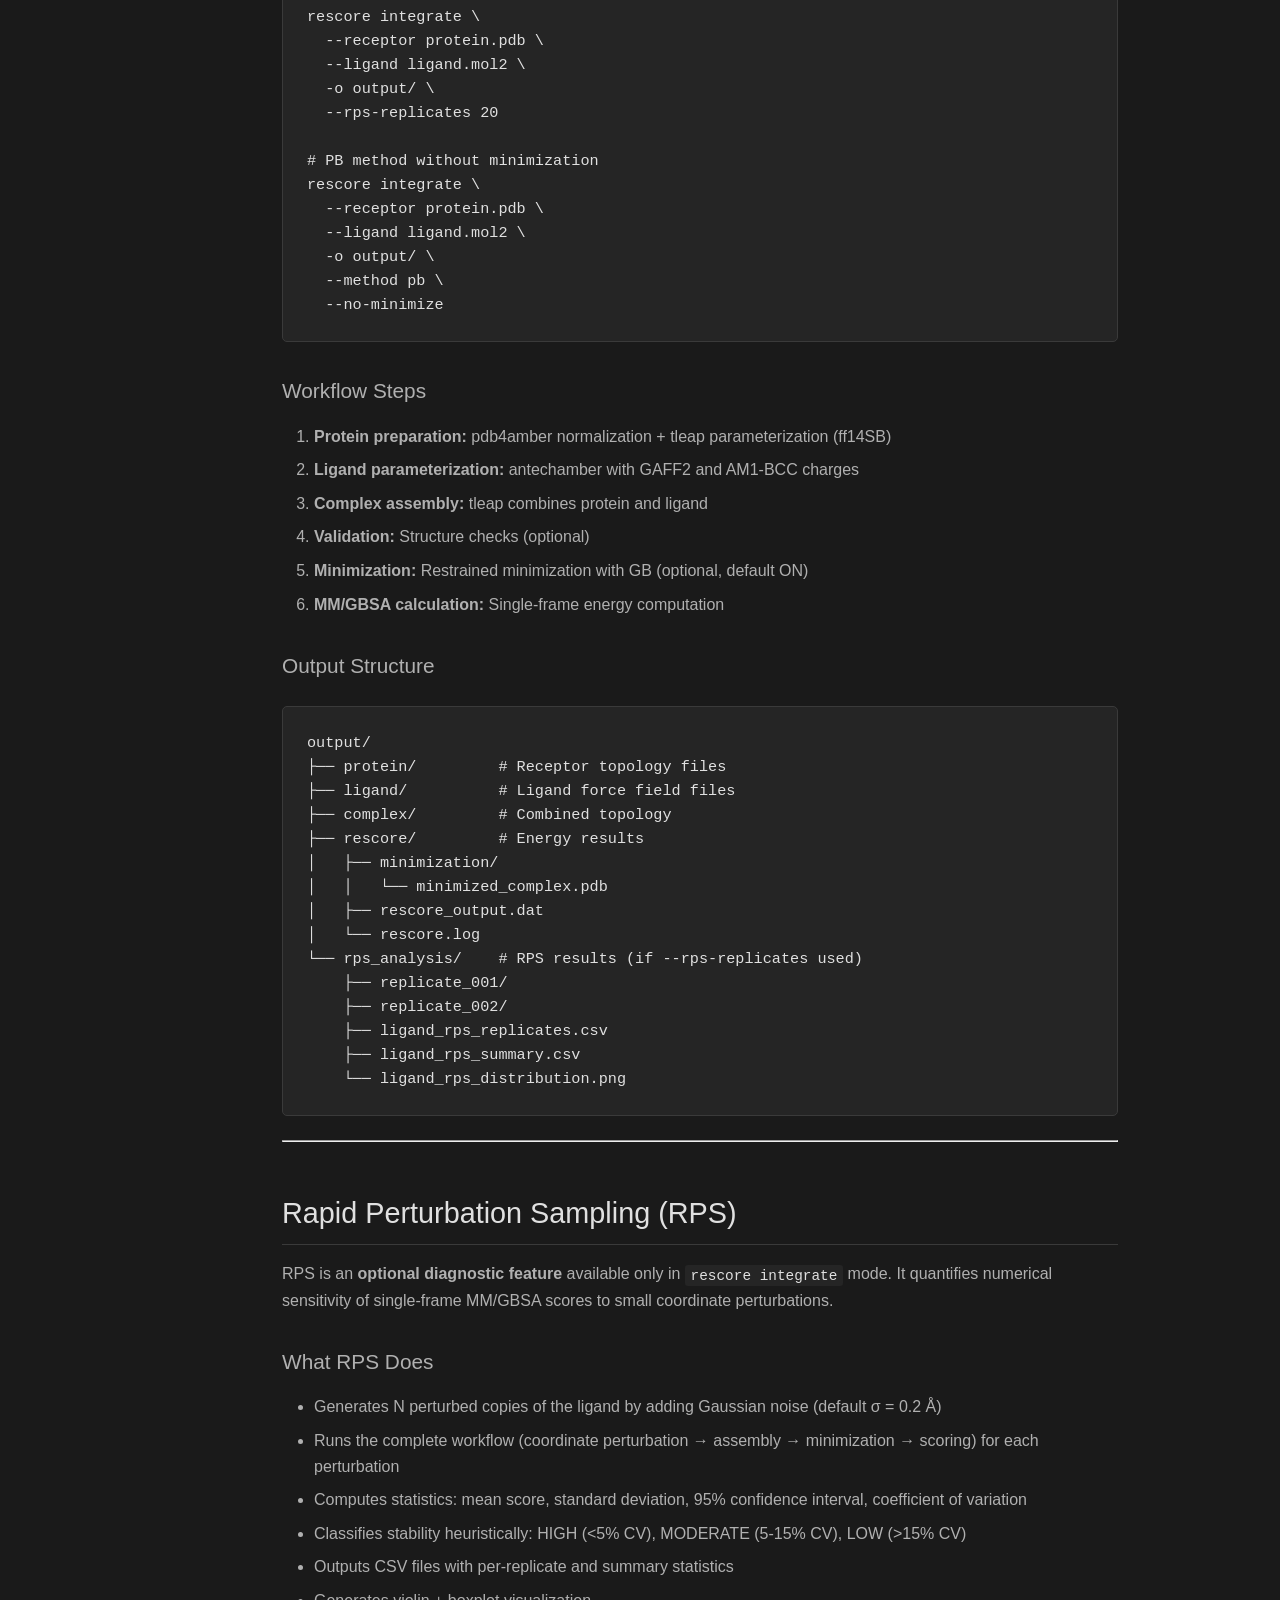
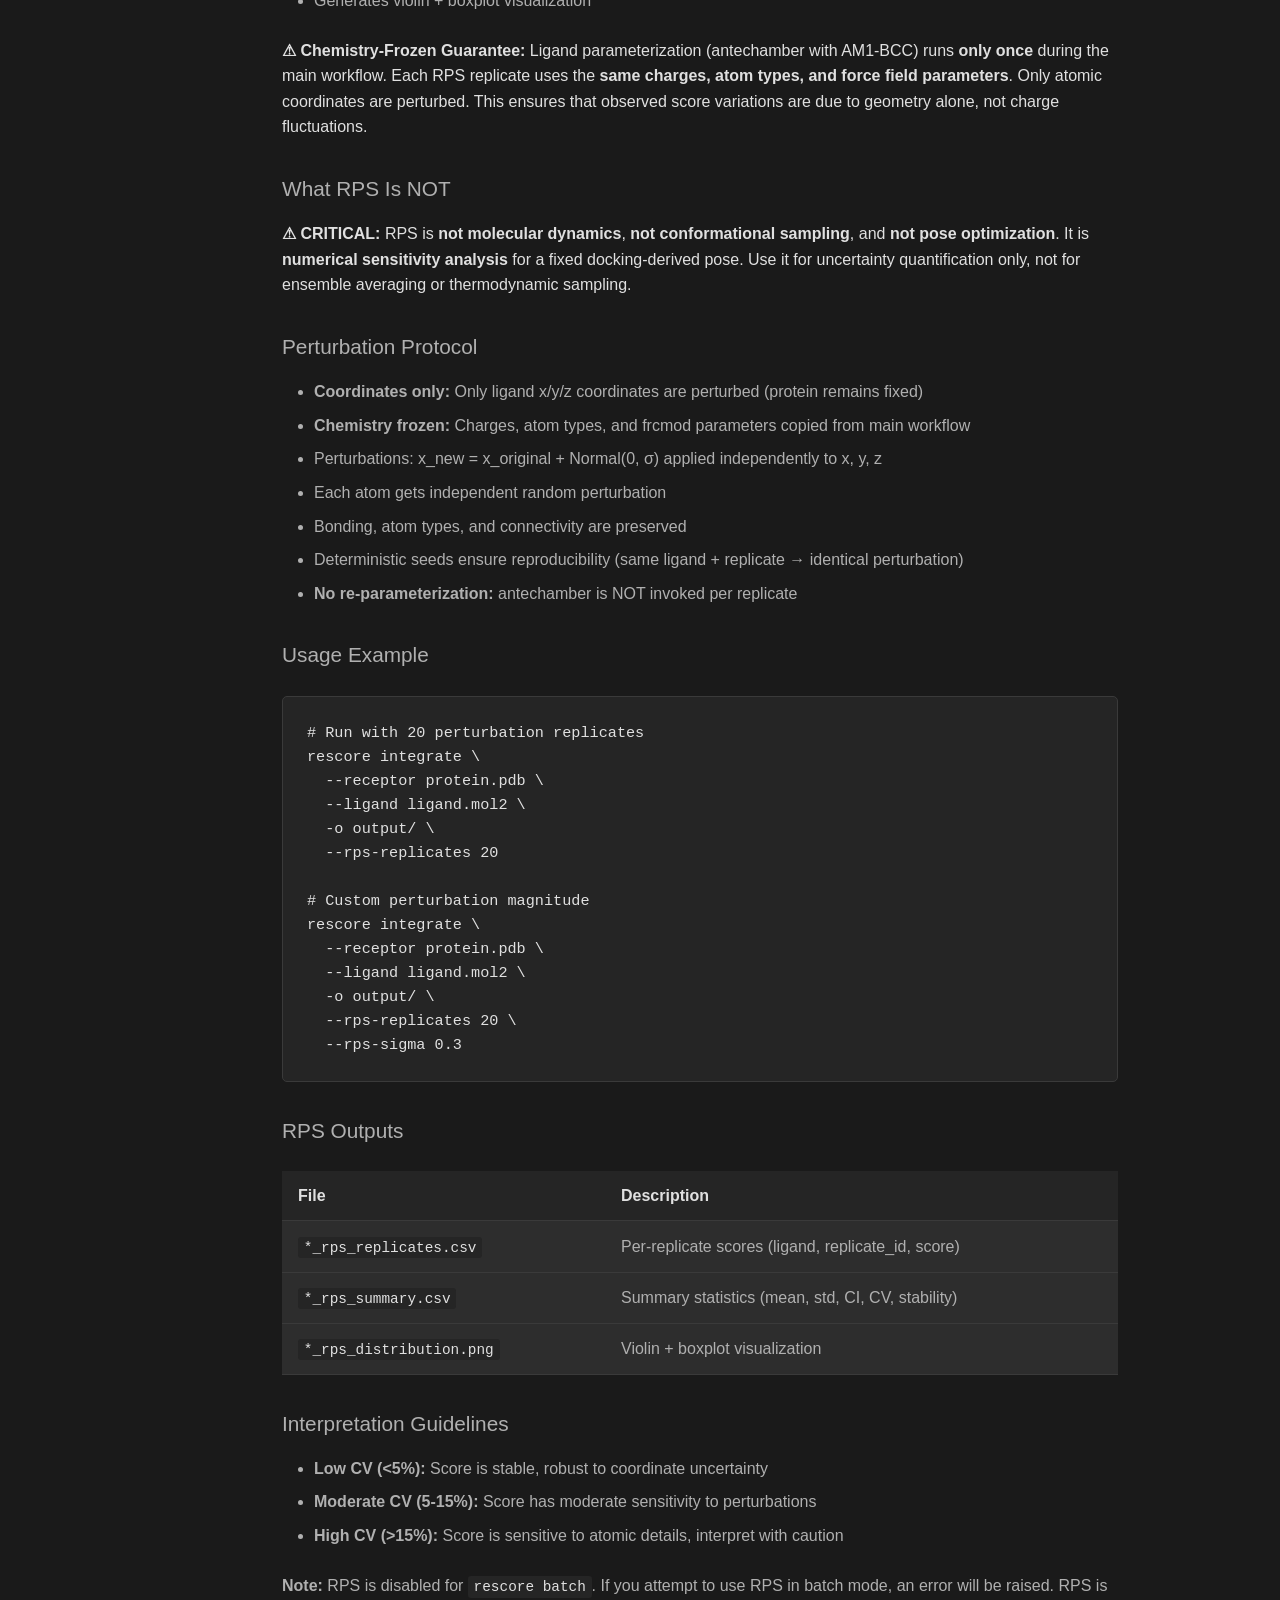
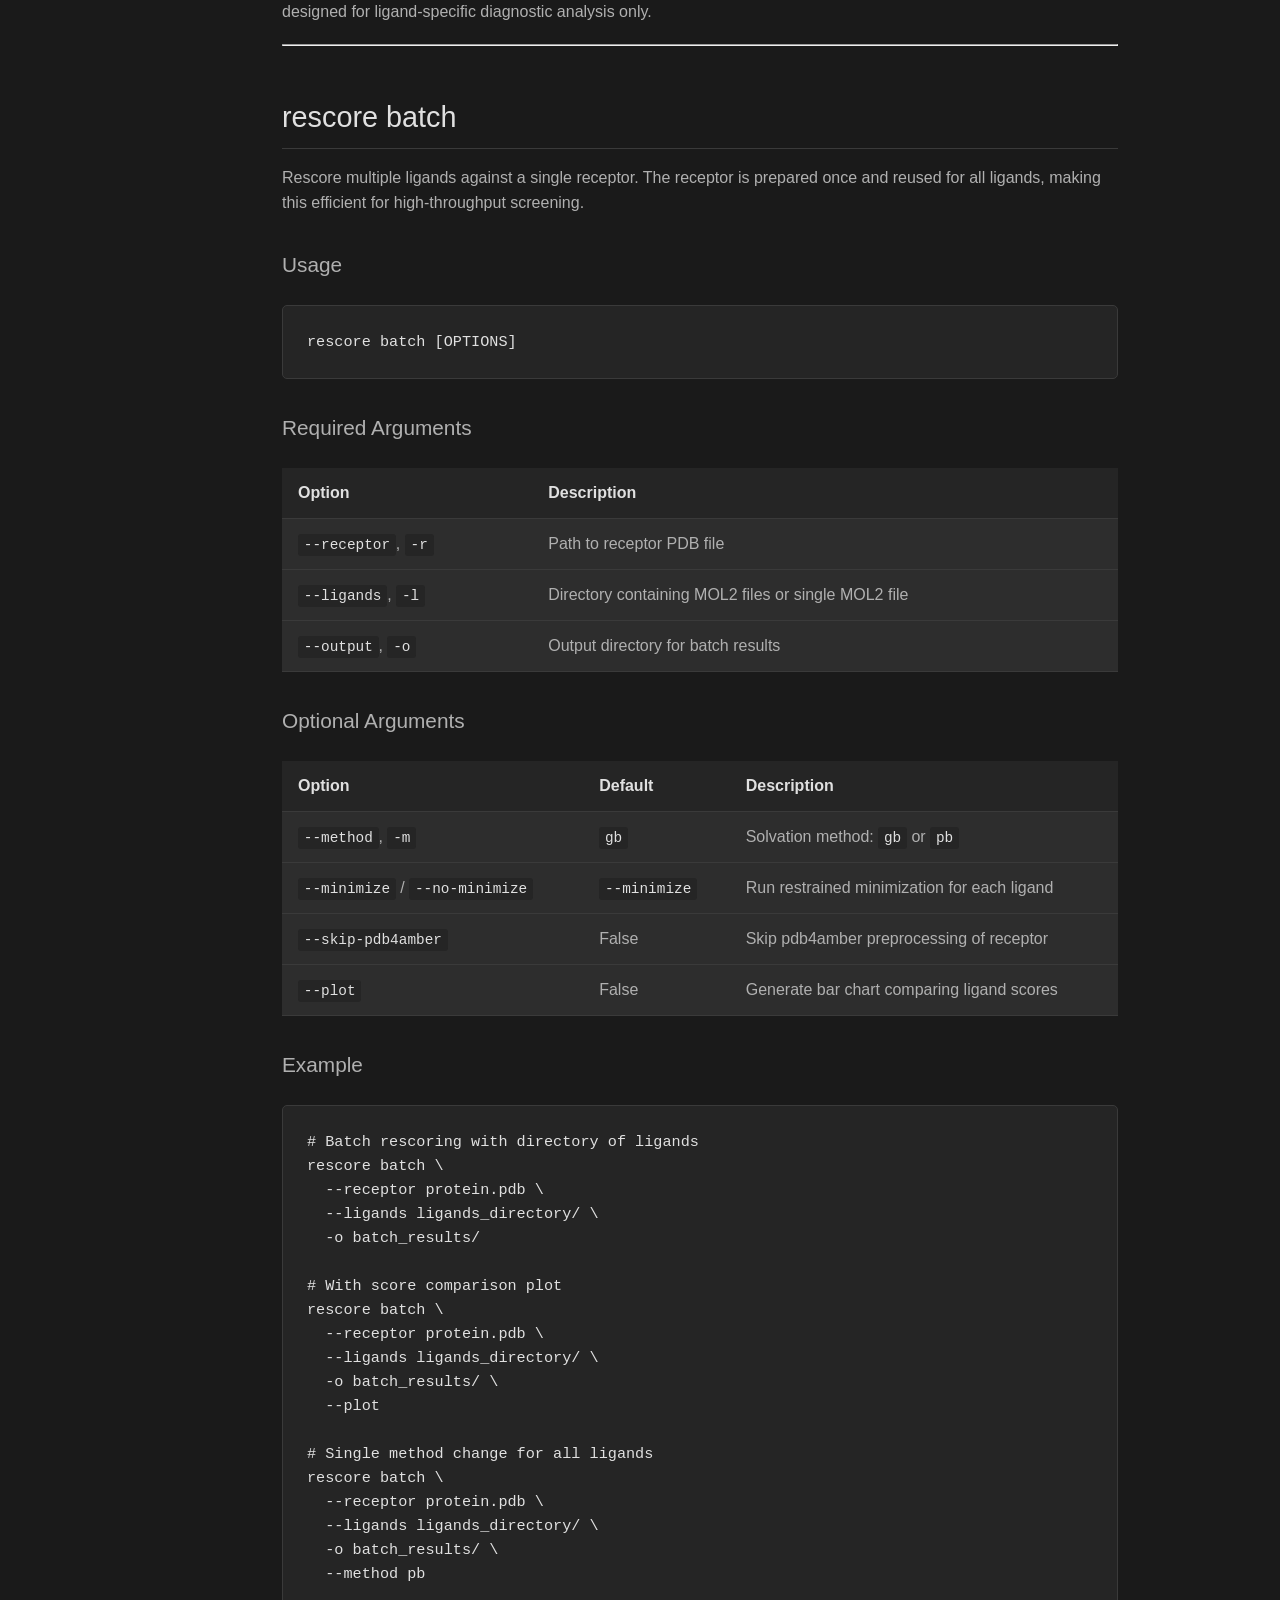
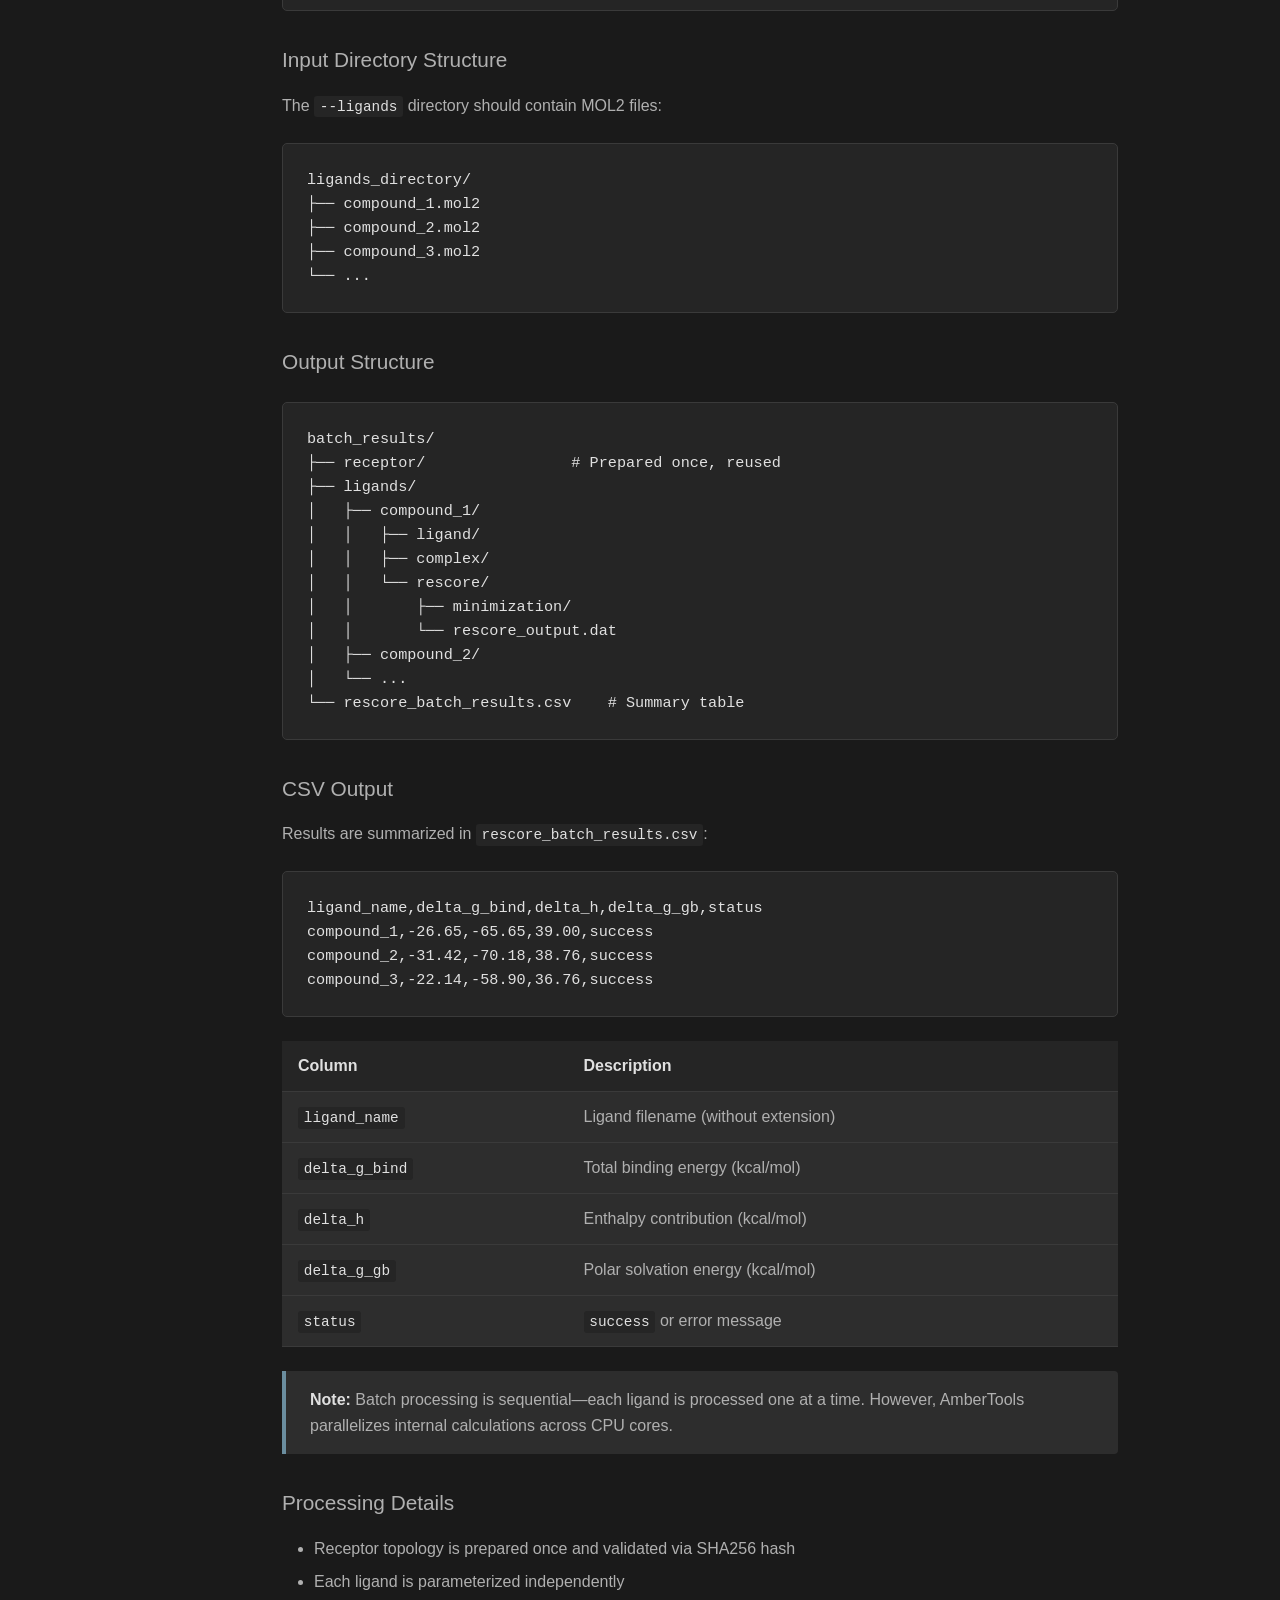
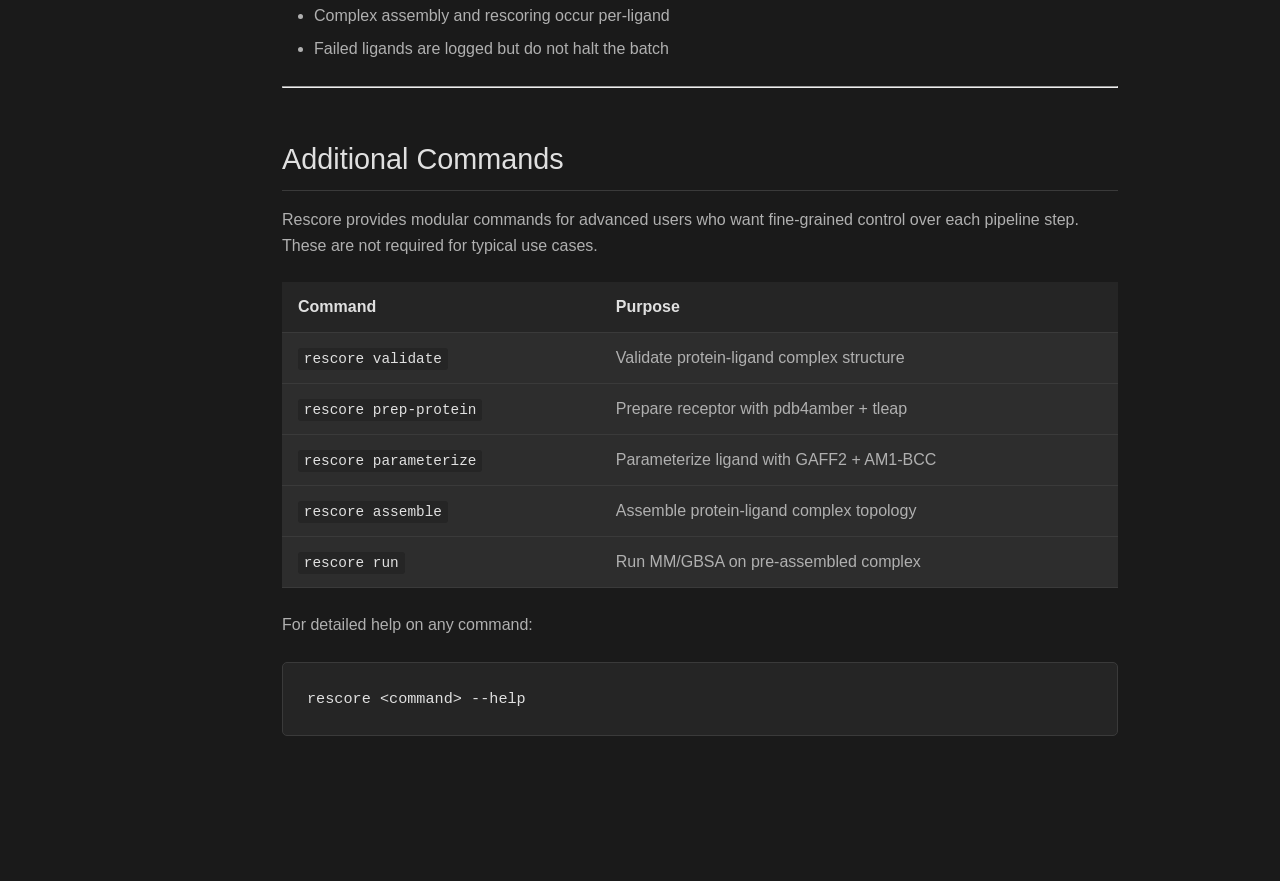
==== commit 6f8bd307: "v1.1.1" ====
--- a/docs/cli.html
+++ b/docs/cli.html
@@ -154,12 +154,19 @@
         <h3>What RPS Does</h3>
         <ul>
             <li>Generates N perturbed copies of the ligand by adding Gaussian noise (default σ = 0.2 Å)</li>
-            <li>Runs the complete workflow (parameterization → assembly → minimization → scoring) for each perturbation</li>
+            <li>Runs the complete workflow (coordinate perturbation → assembly → minimization → scoring) for each perturbation</li>
             <li>Computes statistics: mean score, standard deviation, 95% confidence interval, coefficient of variation</li>
             <li>Classifies stability heuristically: HIGH (&lt;5% CV), MODERATE (5-15% CV), LOW (&gt;15% CV)</li>
             <li>Outputs CSV files with per-replicate and summary statistics</li>
             <li>Generates violin + boxplot visualization</li>
         </ul>
+
+        <div class="warning-box">
+            <strong>⚠ Chemistry-Frozen Guarantee:</strong> Ligand parameterization (antechamber with AM1-BCC) 
+            runs <strong>only once</strong> during the main workflow. Each RPS replicate uses the <strong>same charges, 
+            atom types, and force field parameters</strong>. Only atomic coordinates are perturbed. This ensures 
+            that observed score variations are due to geometry alone, not charge fluctuations.
+        </div>
 
         <h3>What RPS Is NOT</h3>
         <div class="warning-box">
@@ -170,11 +177,13 @@
 
         <h3>Perturbation Protocol</h3>
         <ul>
-            <li>Only ligand coordinates are perturbed (protein remains fixed)</li>
+            <li><strong>Coordinates only:</strong> Only ligand x/y/z coordinates are perturbed (protein remains fixed)</li>
+            <li><strong>Chemistry frozen:</strong> Charges, atom types, and frcmod parameters copied from main workflow</li>
             <li>Perturbations: x_new = x_original + Normal(0, σ) applied independently to x, y, z</li>
             <li>Each atom gets independent random perturbation</li>
             <li>Bonding, atom types, and connectivity are preserved</li>
             <li>Deterministic seeds ensure reproducibility (same ligand + replicate → identical perturbation)</li>
+            <li><strong>No re-parameterization:</strong> antechamber is NOT invoked per replicate</li>
         </ul>
 
         <h3>Usage Example</h3>
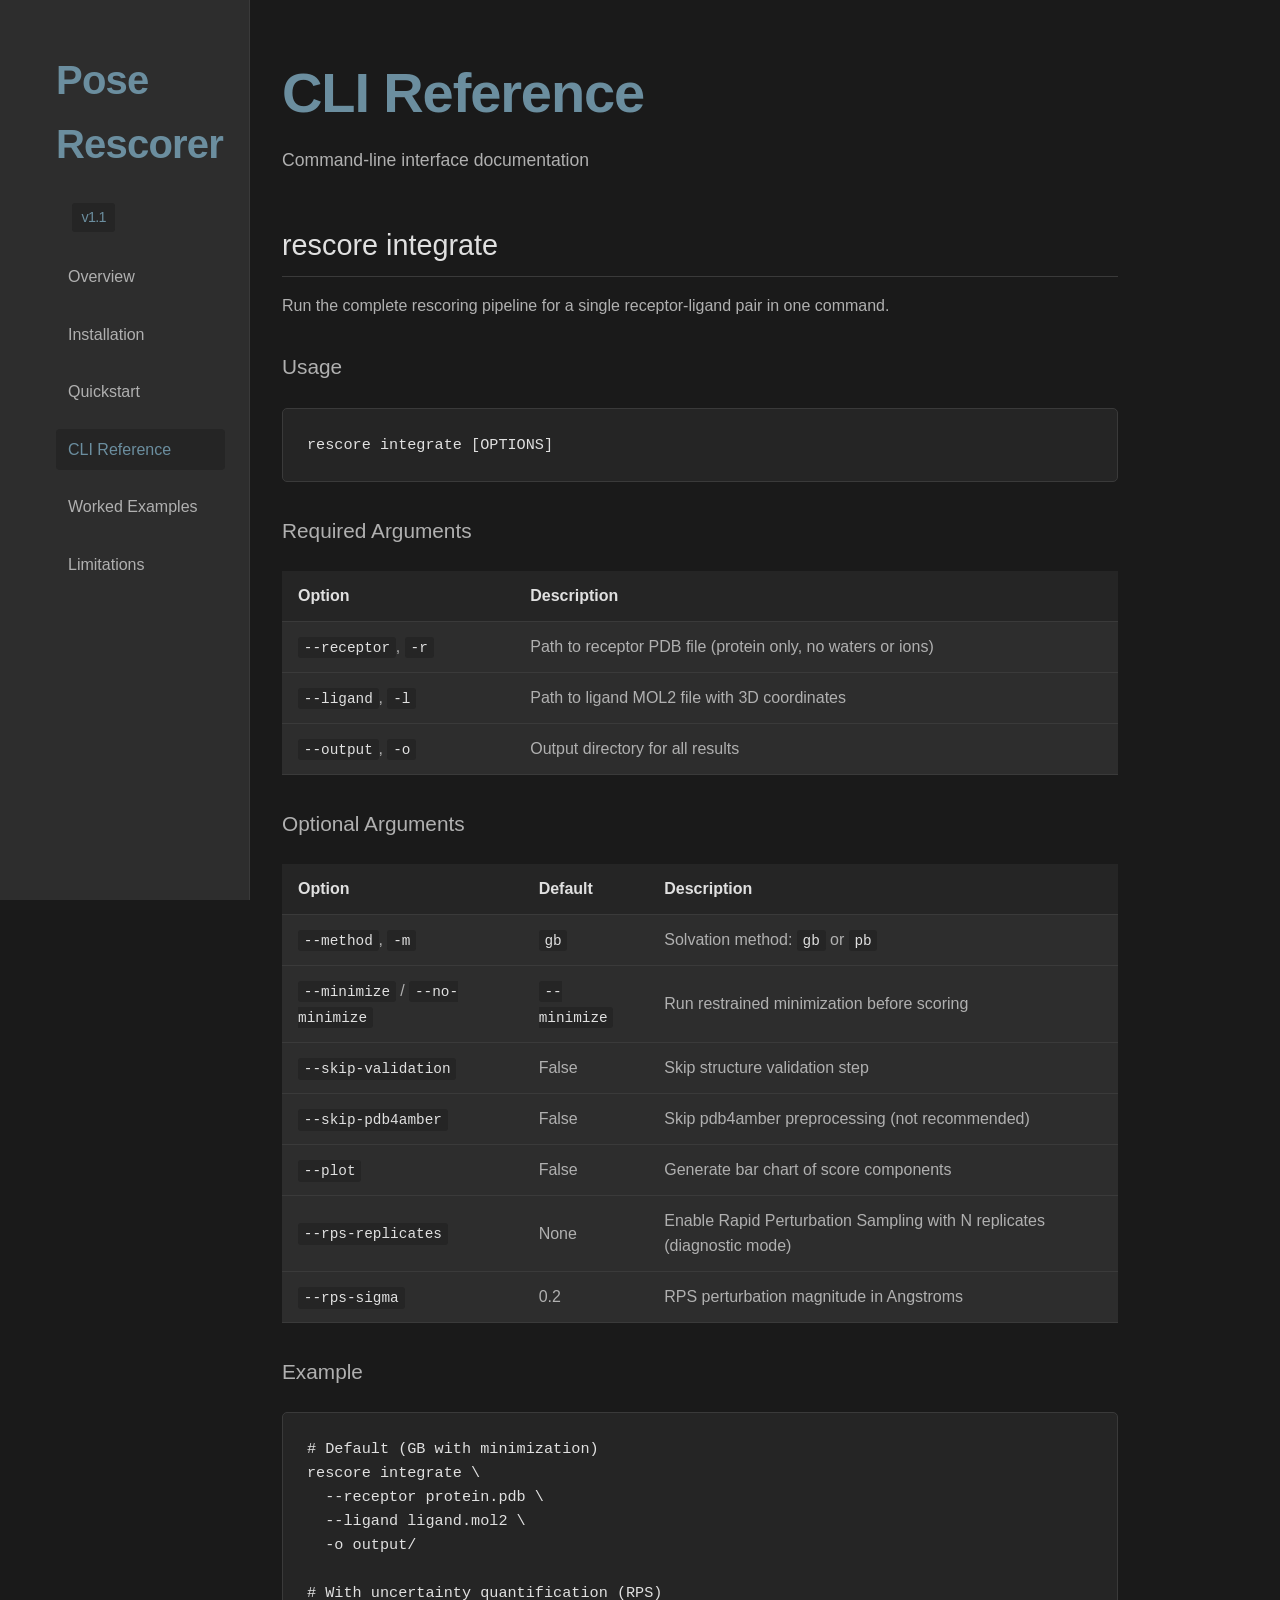
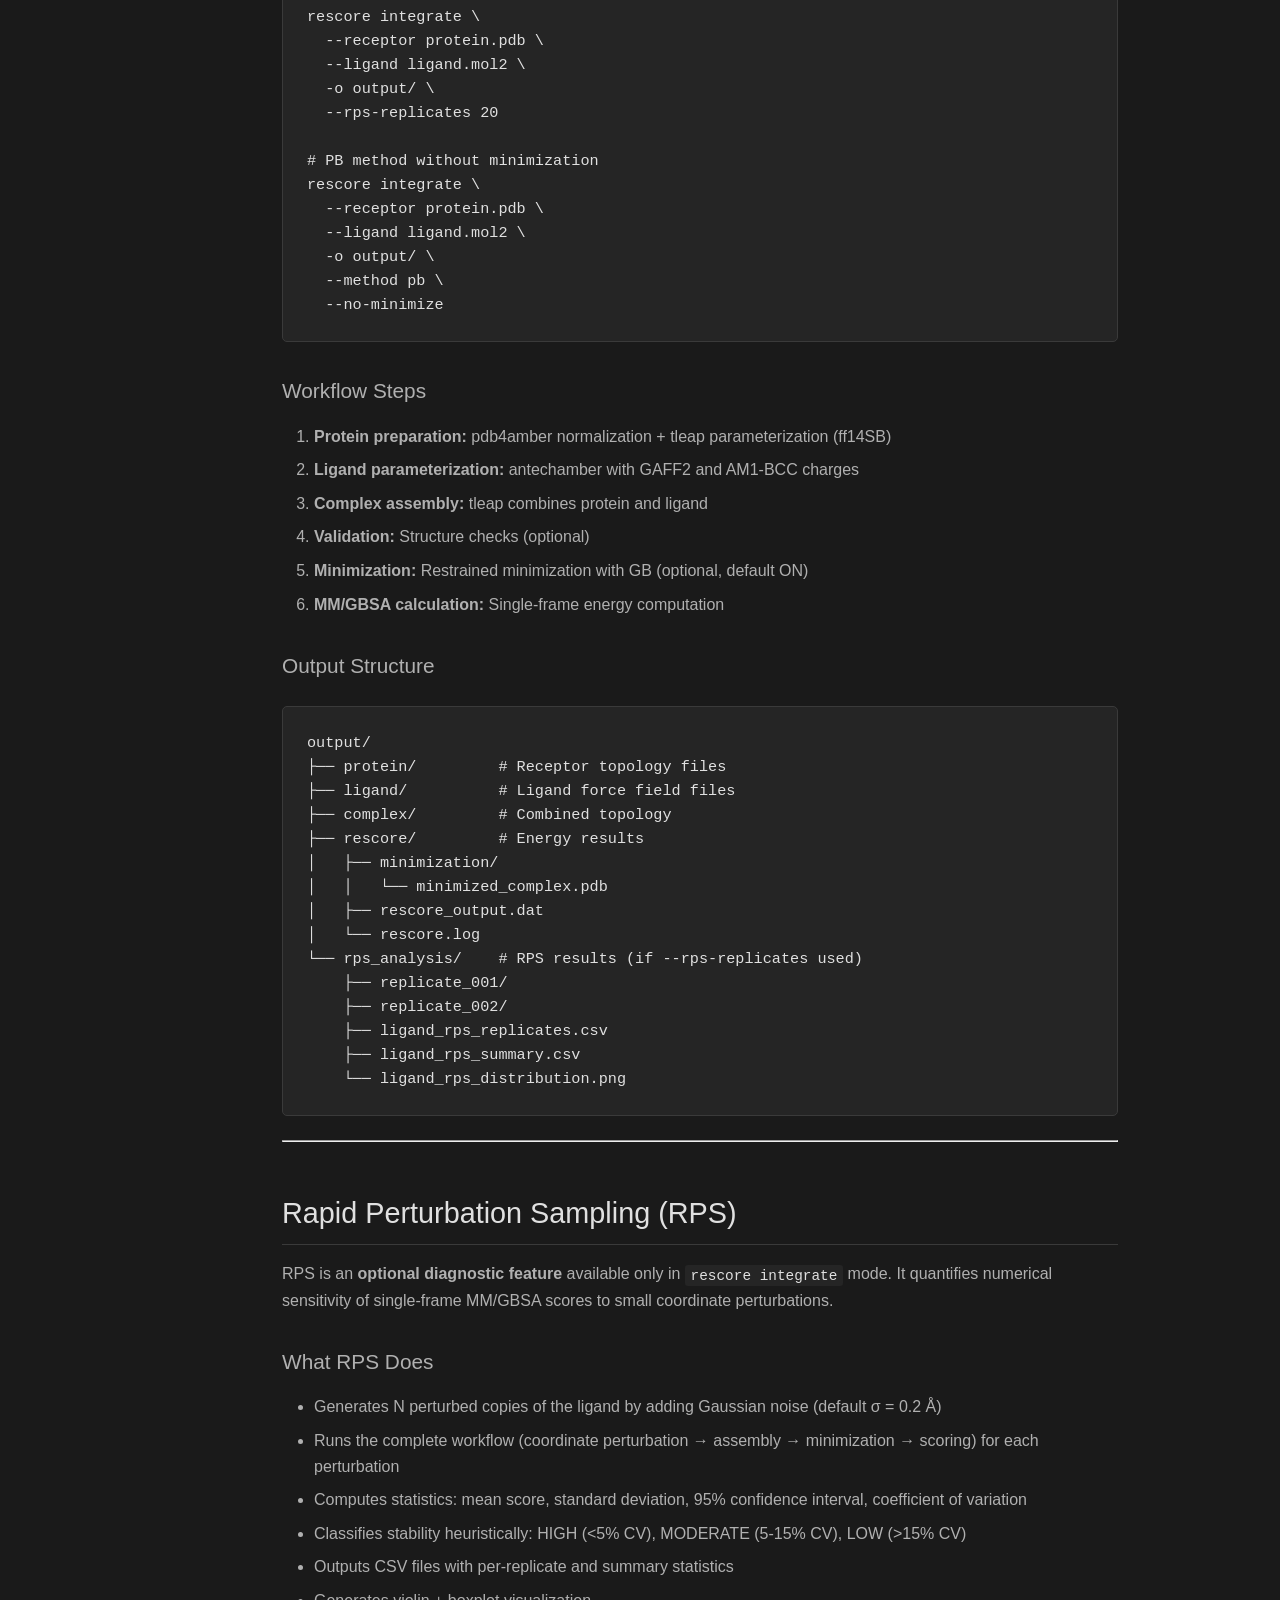
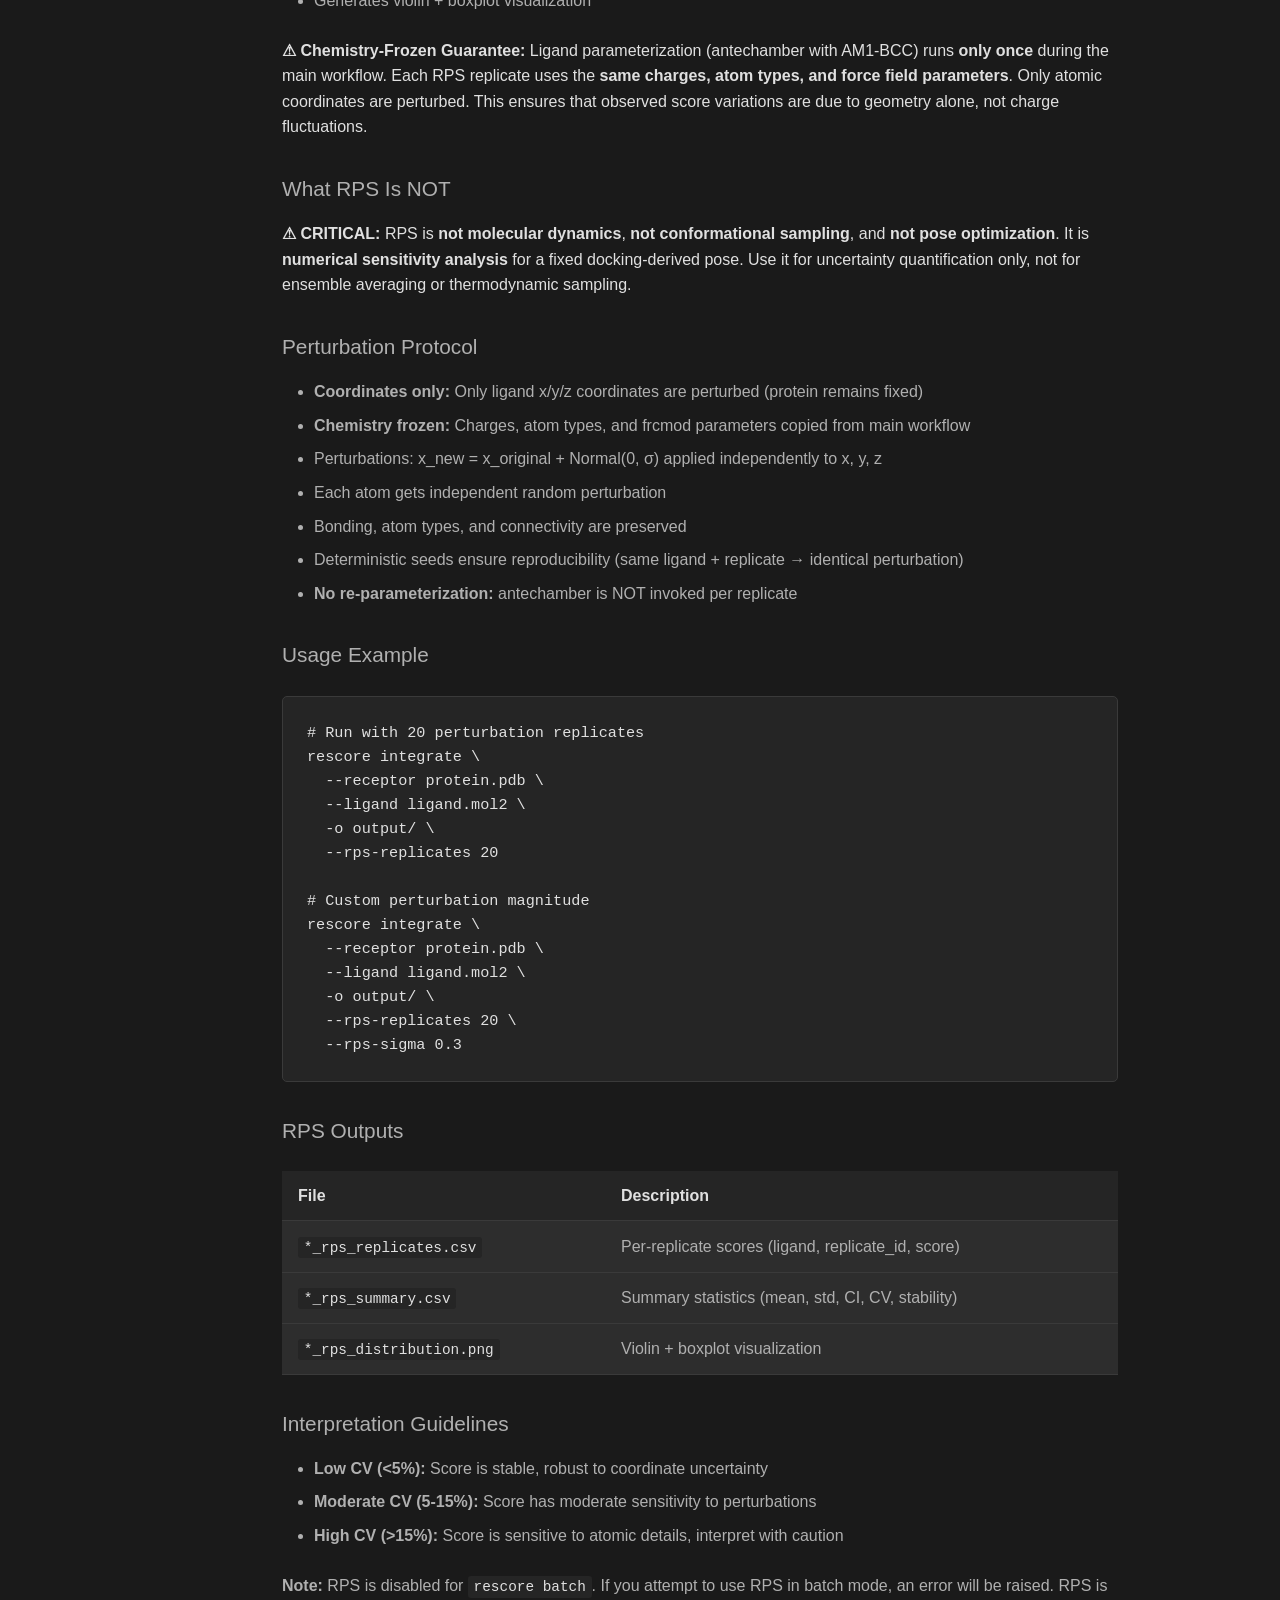
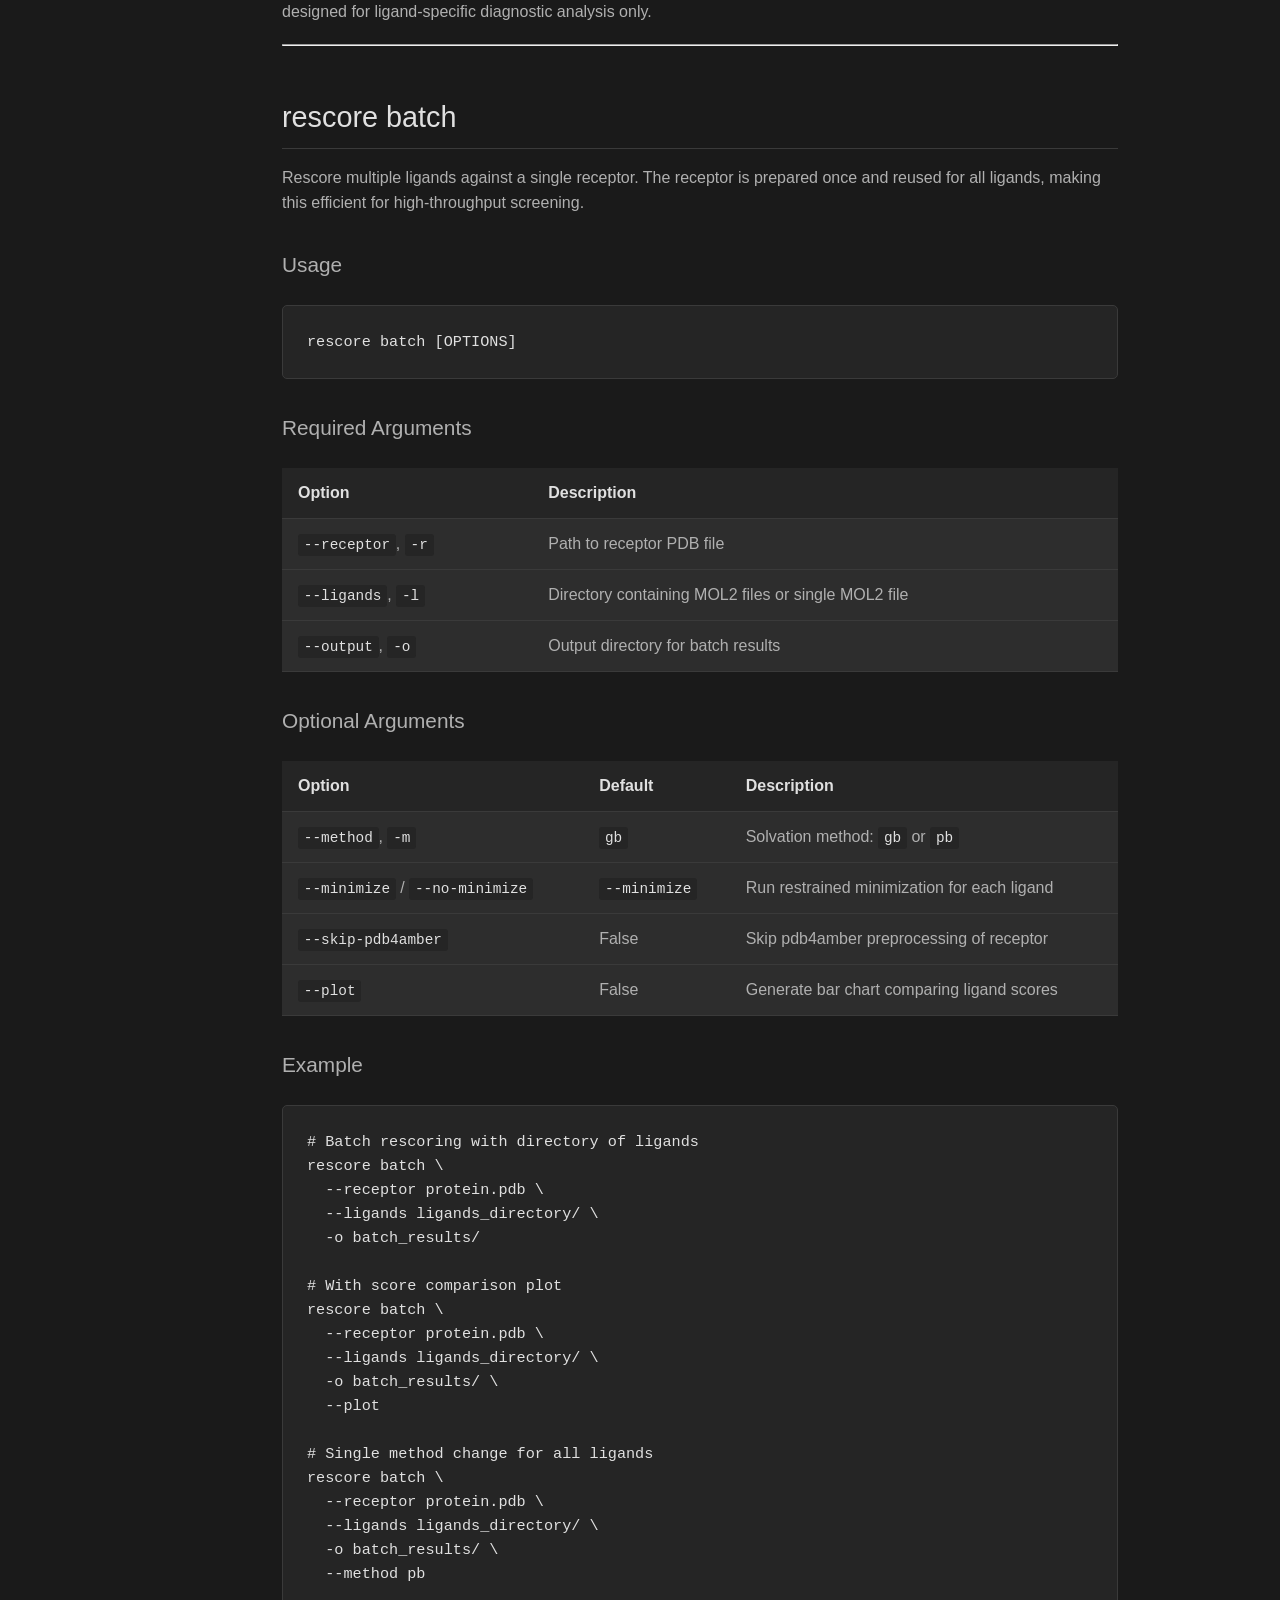
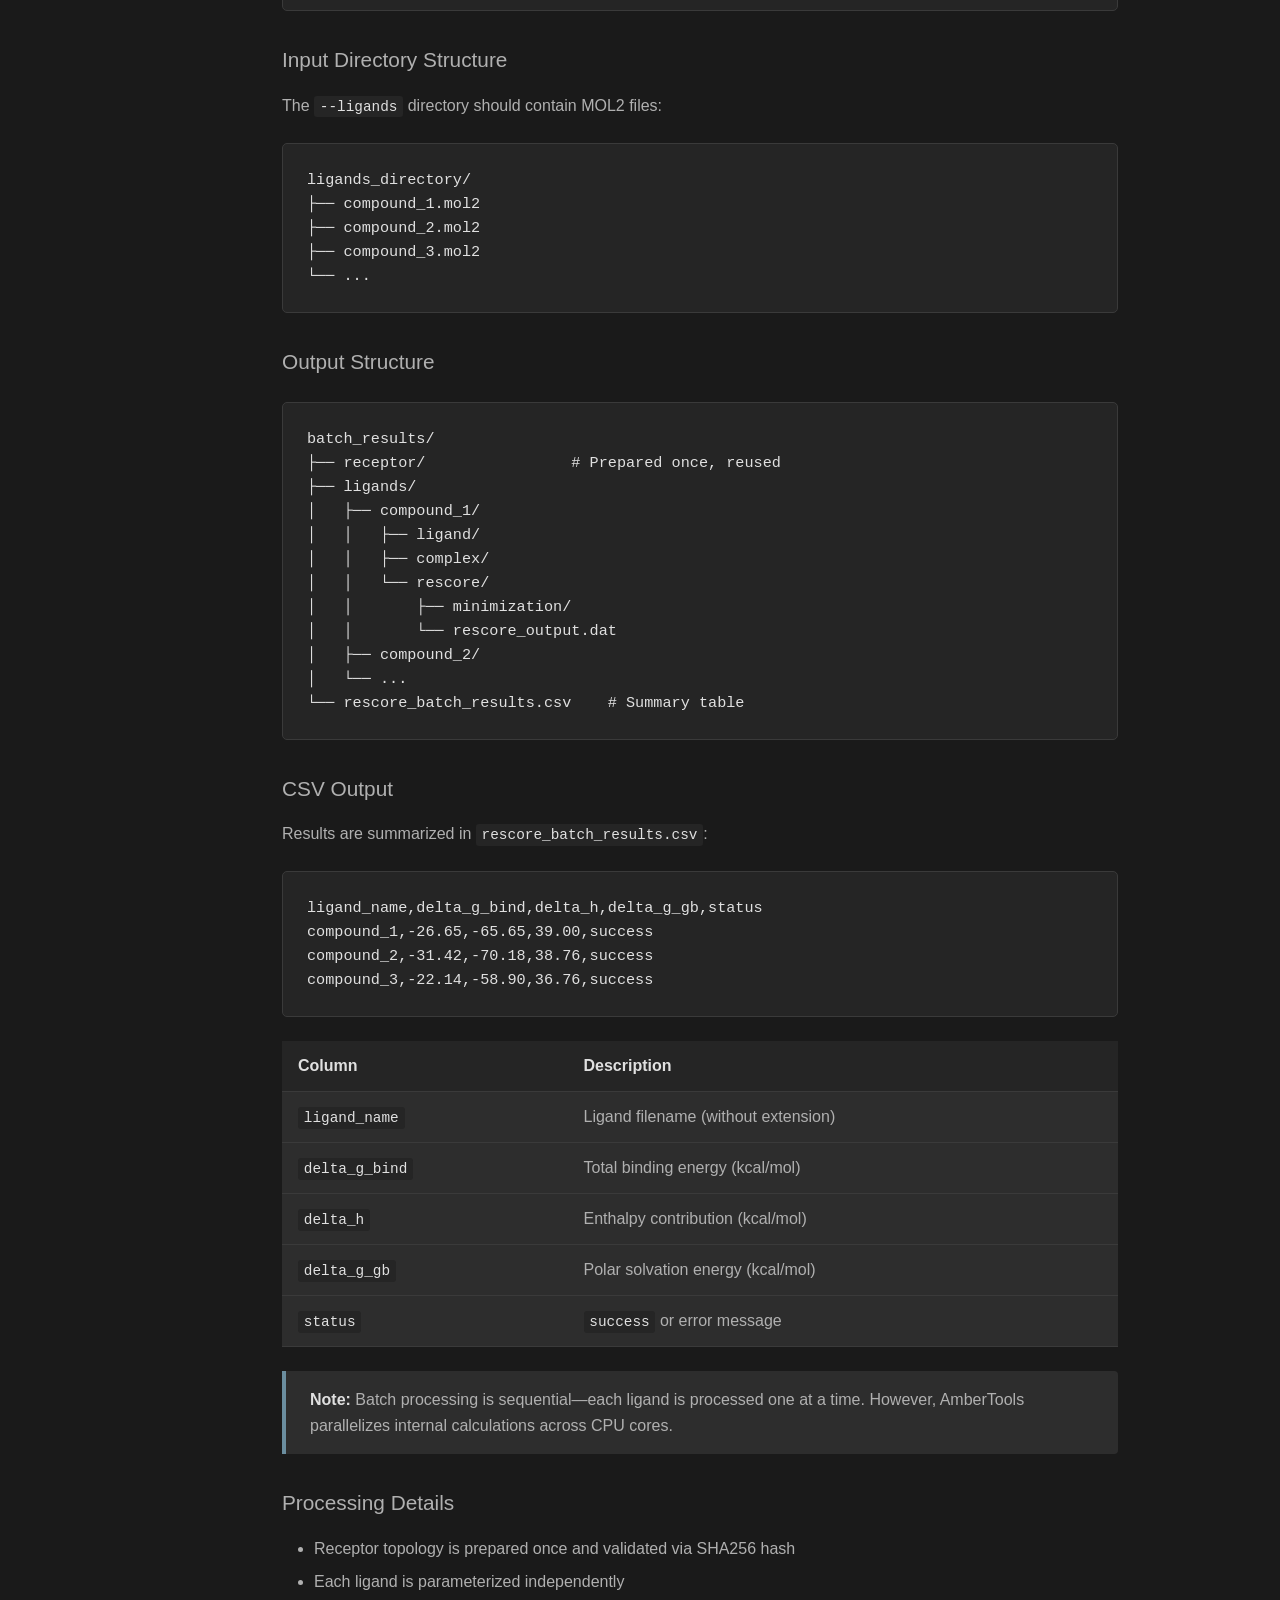
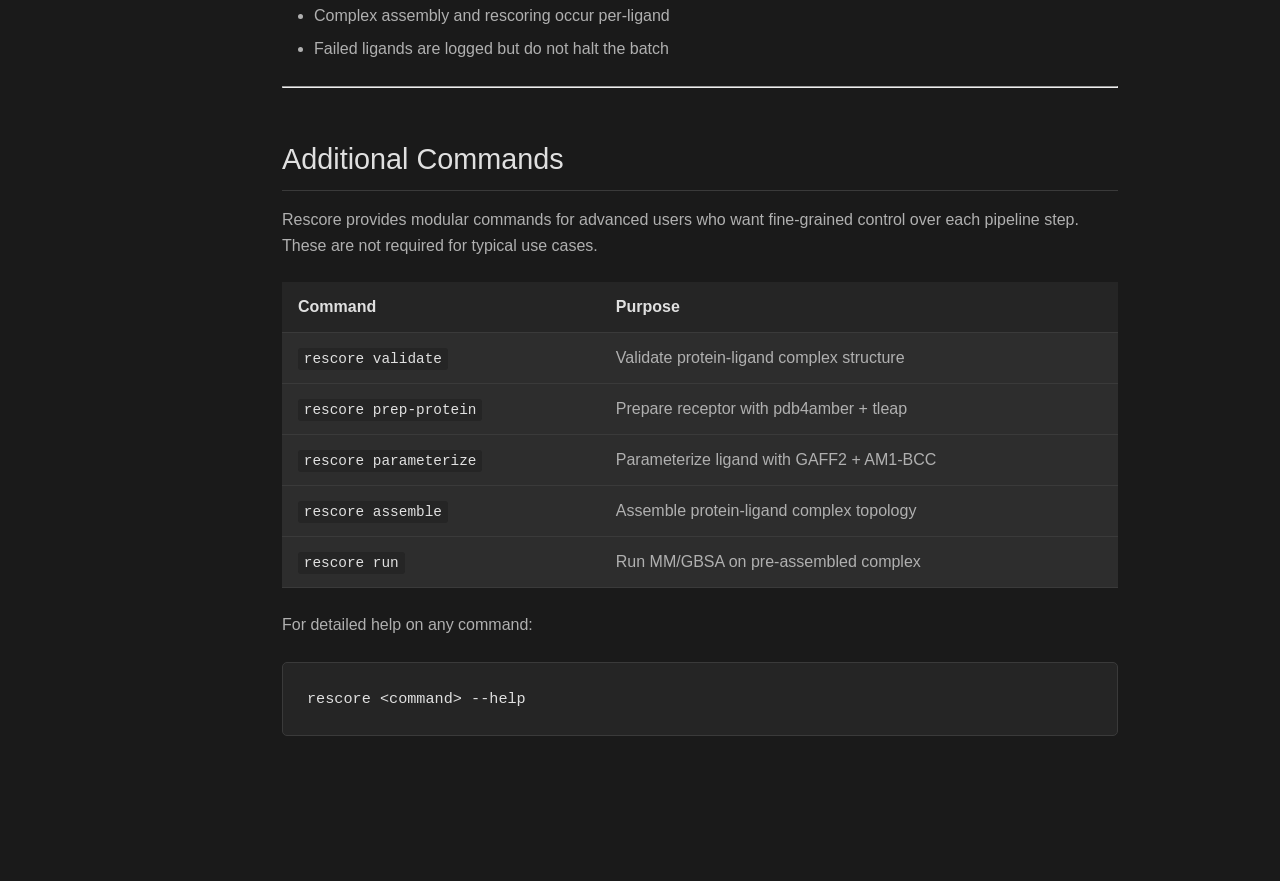
==== commit 846da8ab: "added exmaples" ====
--- a/docs/cli.html
+++ b/docs/cli.html
@@ -14,6 +14,7 @@
             <li><a href="install.html">Installation</a></li>
             <li><a href="quickstart.html">Quickstart</a></li>
             <li><a href="cli.html" class="active">CLI Reference</a></li>
+            <li><a href="examples.html">Worked Examples</a></li>
             <li><a href="limitations.html">Limitations</a></li>
         </ul>
     </nav>
